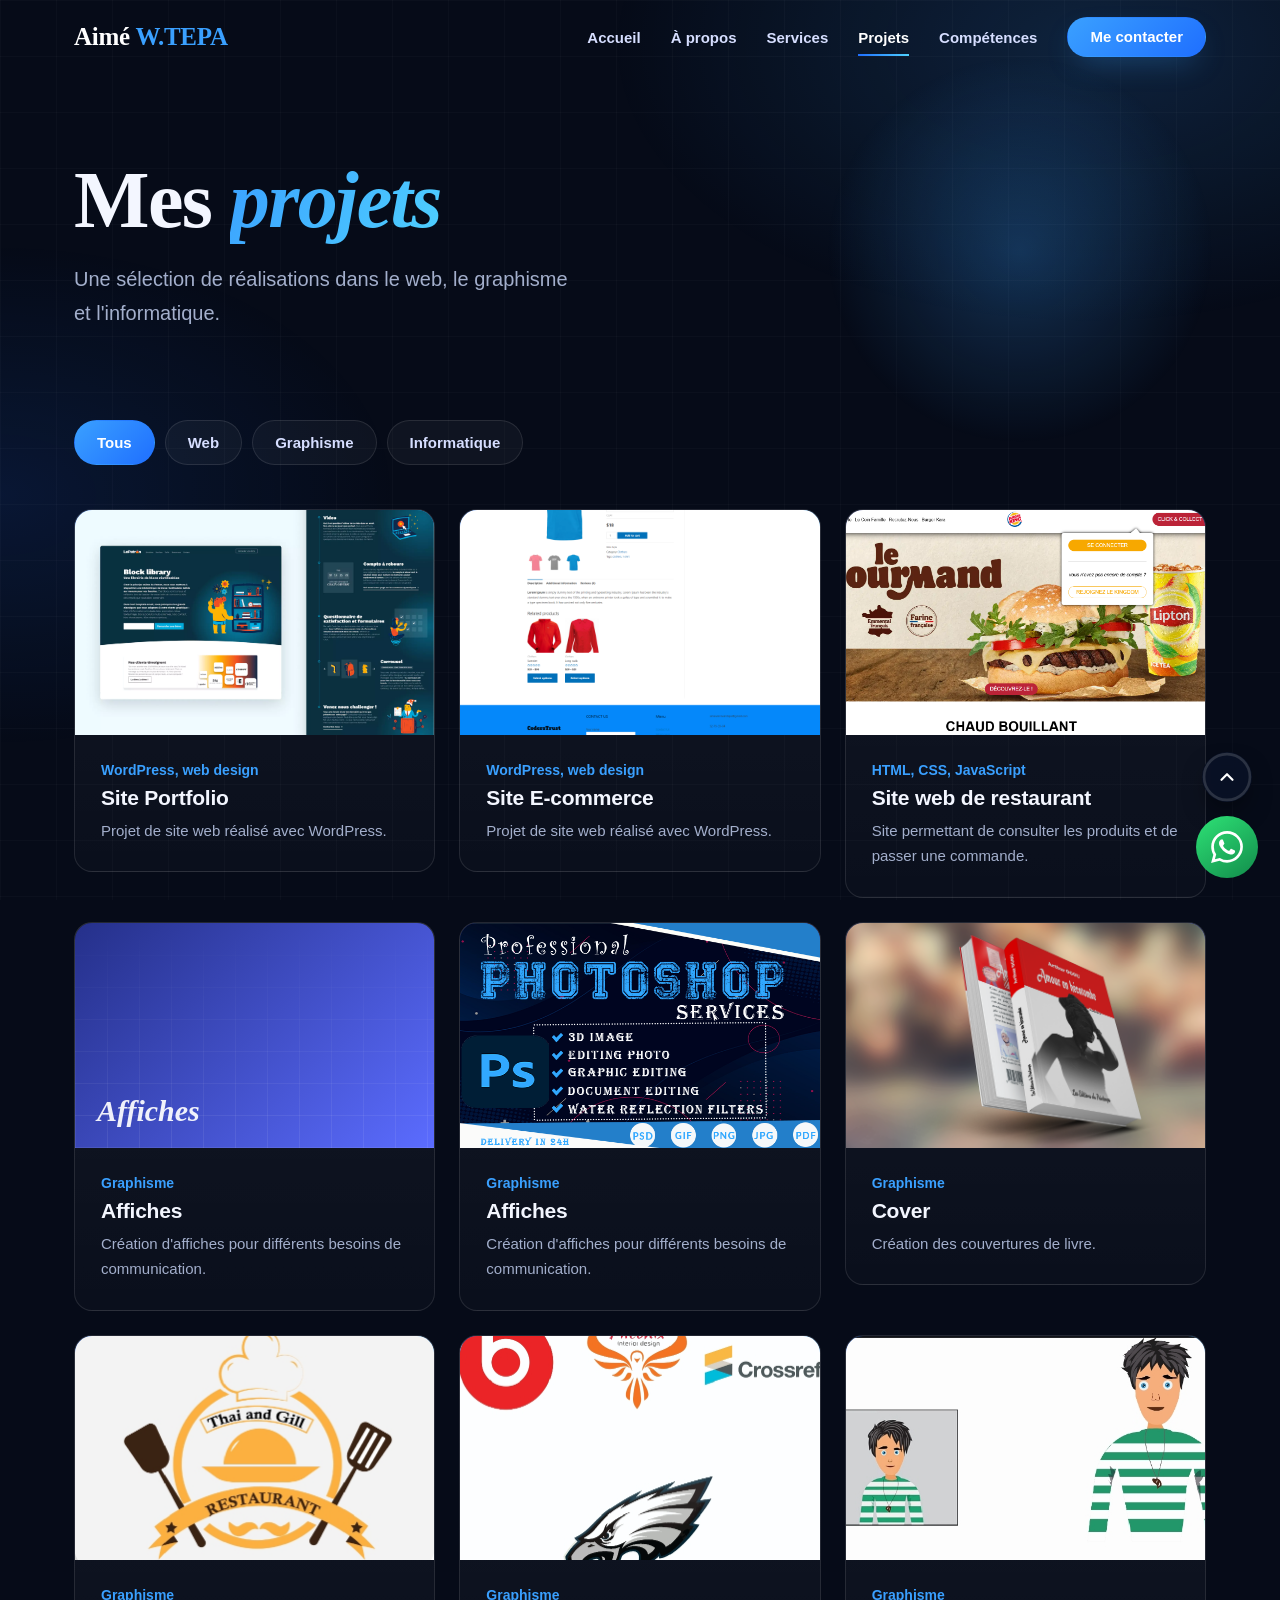
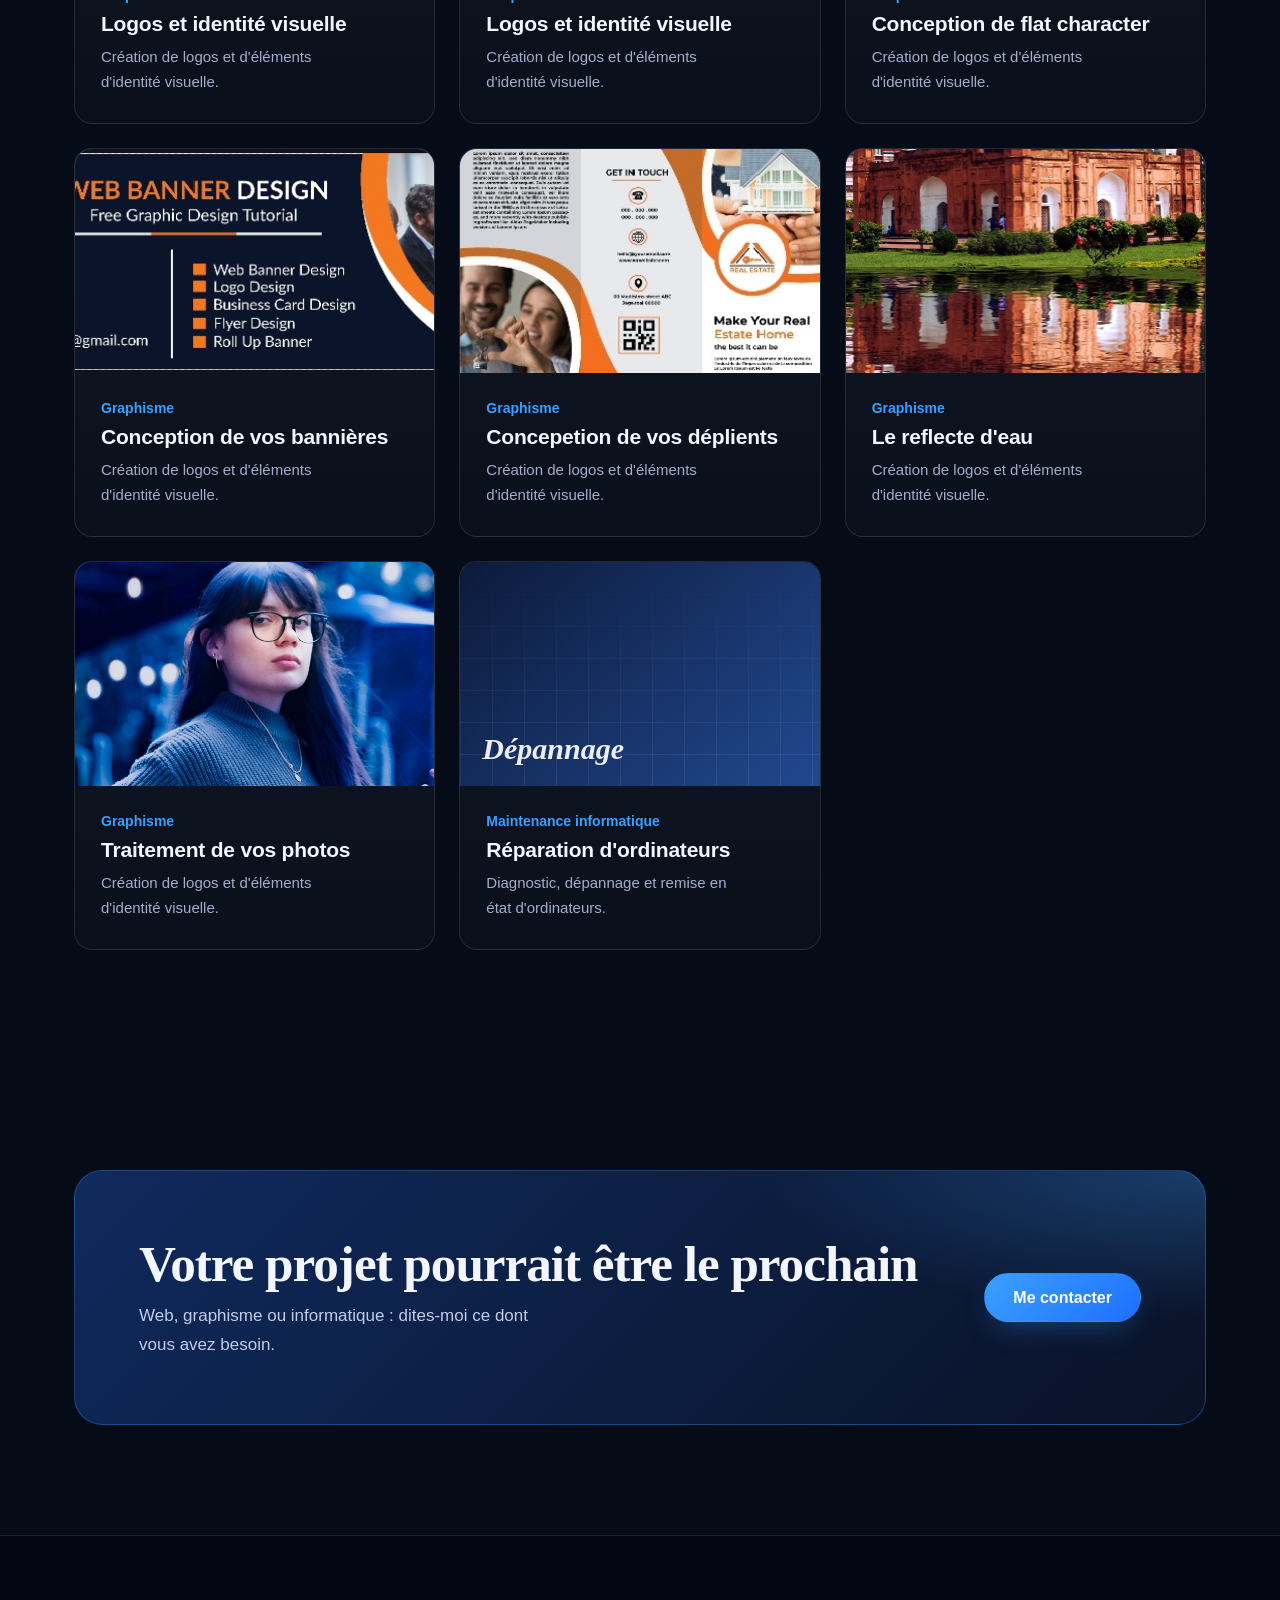
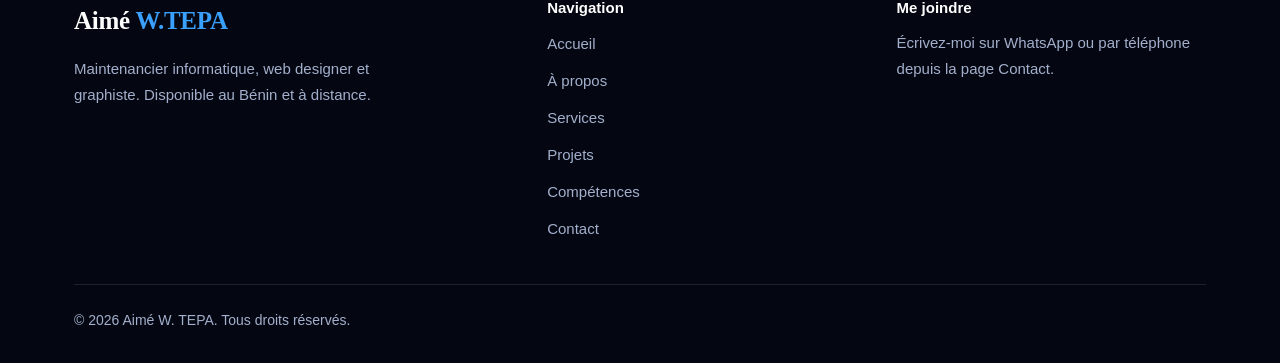
==== projects.html @ 14a5307b "ajout du portfolio" ====
<!DOCTYPE html>
<html lang="fr">

<head>
    <meta charset="UTF-8">
    <meta name="viewport" content="width=device-width, initial-scale=1.0">

    <title>Projets | Aimé W. TEPA</title>
    <meta name="description" content="Réalisations de Aimé W. TEPA : sites web, affiches, logos et dépannage informatique.">
    <meta name="theme-color" content="#060b18">
    <meta name="color-scheme" content="dark">

    <!-- Aperçu lors d'un partage (WhatsApp, Facebook, LinkedIn) -->
    <meta property="og:type" content="website">
    <meta property="og:locale" content="fr_FR">
    <meta property="og:title" content="Projets | Aimé W. TEPA">
    <meta property="og:description" content="Réalisations de Aimé W. TEPA : sites web, affiches, logos et dépannage informatique.">

    <!-- Icône de l'onglet : dépose un fichier images/favicon.png puis retire les symboles de commentaire
    <link rel="icon" href="images/favicon.png"> -->

    <!-- Active le mode "JavaScript" tout de suite pour éviter un affichage qui saute -->
    <script>document.documentElement.classList.add('js');</script>

    <!-- Polices -->
    <link rel="preconnect" href="https://fonts.googleapis.com">
    <link rel="preconnect" href="https://fonts.gstatic.com" crossorigin>
    <link
        href="https://fonts.googleapis.com/css2?family=Bricolage+Grotesque:opsz,wght@12..96,500;12..96,700;12..96,800&family=Hanken+Grotesk:wght@400;500;600;700&display=swap"
        rel="stylesheet">

    <link rel="stylesheet" href="style.css">
</head>

<body>

    <a class="skip-link" href="#contenu">Aller au contenu</a>

    <!-- ========================================
         MENU DE NAVIGATION
         Pour ajouter une page : copie un <li> et change le lien.
    ========================================= -->
    <header class="site-header">
        <nav class="navbar" aria-label="Navigation principale">

            <a href="index.html" class="logo" aria-label="Aimé W. TEPA, retour à l'accueil">Aimé <span>W.TEPA</span></a>

            <button class="menu-toggle" type="button" aria-expanded="false" aria-controls="menu">
                <span class="menu-toggle-label">Menu</span>
                <span class="menu-toggle-icon" aria-hidden="true"></span>
            </button>

            <ul class="nav-links" id="menu">
                <li><a href="index.html">Accueil</a></li>
                <li><a href="about.html">À propos</a></li>
                <li><a href="services.html">Services</a></li>
                <li><a href="projects.html" aria-current="page">Projets</a></li>
                <li><a href="skills.html">Compétences</a></li>
                <li><a href="contact.html" class="btn btn-sm">Me contacter</a></li>
            </ul>

        </nav>
    </header>

    <main id="contenu">

        <!-- En-tête de la page -->
        <section class="page-hero wrap">
            <h1 data-enter style="--i:0">Mes <em class="accent">projets</em></h1>
            <p data-enter style="--i:1">Une sélection de réalisations dans le web, le graphisme et l'informatique.</p>
        </section>

        <!-- Images : dépose-les dans images/projets/ (voir LISEZMOI.txt).
             Filtres : data-category peut valoir "web", "graphisme" ou "informatique". -->
        <section class="section" style="padding-top:20px" aria-label="Réalisations">
            <div class="wrap">
                <div class="filters" role="group" aria-label="Filtrer les projets" data-reveal>
                    <button type="button" class="filter is-active" data-filter="tous" aria-pressed="true">Tous</button>
                    <button type="button" class="filter" data-filter="web" aria-pressed="false">Web</button>
                    <button type="button" class="filter" data-filter="graphisme" aria-pressed="false">Graphisme</button>
                    <button type="button" class="filter" data-filter="informatique" aria-pressed="false">Informatique</button>
                </div>
                <ul class="projects-grid" data-projects data-stagger>
                        <li class="project" data-category="web">
                            <article class="card project-link" data-spot><div class="project-media tone-blue">
                                    <img src="images/Portfolio-Projet-3.png" alt="Capture du site SOS Villages d'Enfants" width="800" height="500" loading="lazy" onerror="this.remove()">
                                    <span class="project-type">Site web</span>
                                </div>
                                <div class="project-body">
                                    <p class="project-category">WordPress, web design</p>
                                    <h3>Site Portfolio</h3>
                                    <p>Projet de site web réalisé avec WordPress.</p>
                                </div></article>
                        </li>
                         <li class="project" data-category="web">
                            <article class="card project-link" data-spot><div class="project-media tone-blue">
                                    <img src="images/Site 1.png" alt="Capture du site SOS Villages d'Enfants" width="800" height="500" loading="lazy" onerror="this.remove()">
                                    <span class="project-type">Site web</span>
                                </div>
                                <div class="project-body">
                                    <p class="project-category">WordPress, web design</p>
                                    <h3>Site E-commerce</h3>
                                    <p>Projet de site web réalisé avec WordPress.</p>
                                </div></article>
                        </li>
                        <li class="project" data-category="web">
                            <article class="card project-link" data-spot><div class="project-media tone-indigo">
                                    <img src="images/Burger.png" alt="Capture du site web de restaurant" width="800" height="500" loading="lazy" onerror="this.remove()">
                                    <span class="project-type">Site web</span>
                                </div>
                                <div class="project-body">
                                    <p class="project-category">HTML, CSS, JavaScript</p>
                                    <h3>Site web de restaurant</h3>
                                    <p>Site permettant de consulter les produits et de passer une commande.</p>
                                </div></article>
                        </li>
                        
                        <li class="project" data-category="graphisme">
                            <article class="card project-link" data-spot><div class="project-media tone-indigo">
                                    <img src="images/affiche 1.jpg" alt="Exemples d'affiches créées" width="800" height="500" loading="lazy" onerror="this.remove()">
                                    <span class="project-type">Affiches</span>
                                </div>
                                <div class="project-body">
                                    <p class="project-category">Graphisme</p>
                                    <h3>Affiches</h3>
                                    <p>Création d'affiches pour différents besoins de communication.</p>
                                </div></article>
                        </li>
                        <li class="project" data-category="graphisme">
                            <article class="card project-link" data-spot><div class="project-media tone-indigo">
                                    <img src="images/gig photoshop.png" alt="Exemples d'affiches créées" width="800" height="500" loading="lazy" onerror="this.remove()">
                                    <span class="project-type">Affiches</span>
                                </div>
                                <div class="project-body">
                                    <p class="project-category">Graphisme</p>
                                    <h3>Affiches</h3>
                                    <p>Création d'affiches pour différents besoins de communication.</p>
                                </div></article>
                        </li>
                        <li class="project" data-category="graphisme">
                            <article class="card project-link" data-spot><div class="project-media tone-indigo">
                                    <img src="images/Cover.png" alt="Exemples d'affiches créées" width="800" height="500" loading="lazy" onerror="this.remove()">
                                    <span class="project-type">Affiches</span>
                                </div>
                                <div class="project-body">
                                    <p class="project-category">Graphisme</p>
                                    <h3>Cover</h3>
                                    <p>Création des couvertures de livre.</p>
                                </div></article>
                        </li>
                        <li class="project" data-category="graphisme">
                            <article class="card project-link" data-spot><div class="project-media tone-blue">
                                    <img src="images/Logo 1.jpg" alt="Exemples de logos créés" width="800" height="500" loading="lazy" onerror="this.remove()">
                                    <span class="project-type">Logos</span>
                                </div>
                                <div class="project-body">
                                    <p class="project-category">Graphisme</p>
                                    <h3>Logos et identité visuelle</h3>
                                    <p>Création de logos et d'éléments d'identité visuelle.</p>
                                </div></article>
                        </li>
                         <li class="project" data-category="graphisme">
                            <article class="card project-link" data-spot><div class="project-media tone-blue">
                                    <img src="images/Logo 2.jpg" alt="Exemples de logos créés" width="800" height="500" loading="lazy" onerror="this.remove()">
                                    <span class="project-type">Logos</span>
                                </div>
                                <div class="project-body">
                                    <p class="project-category">Graphisme</p>
                                    <h3>Logos et identité visuelle</h3>
                                    <p>Création de logos et d'éléments d'identité visuelle.</p>
                                </div></article>
                        </li>
                        <li class="project" data-category="graphisme">
                            <article class="card project-link" data-spot><div class="project-media tone-blue">
                                    <img src="images/Flat character.jpg" alt="Exemples de logos créés" width="800" height="500" loading="lazy" onerror="this.remove()">
                                    <span class="project-type">Logos</span>
                                </div>
                                <div class="project-body">
                                    <p class="project-category">Graphisme</p>
                                    <h3>Conception de flat character</h3>
                                    <p>Création de logos et d'éléments d'identité visuelle.</p>
                                </div></article>
                        </li>
                        <li class="project" data-category="graphisme">
                            <article class="card project-link" data-spot><div class="project-media tone-blue">
                                    <img src="images/Banner.jpg" alt="Exemples de logos créés" width="800" height="500" loading="lazy" onerror="this.remove()">
                                    <span class="project-type">Logos</span>
                                </div>
                                <div class="project-body">
                                    <p class="project-category">Graphisme</p>
                                    <h3>Conception de vos bannières</h3>
                                    <p>Création de logos et d'éléments d'identité visuelle.</p>
                                </div></article>
                        </li>
                        <li class="project" data-category="graphisme">
                            <article class="card project-link" data-spot><div class="project-media tone-blue">
                                    <img src="images/Triphole.jpg" alt="Exemples de logos créés" width="800" height="500" loading="lazy" onerror="this.remove()">
                                    <span class="project-type">Logos</span>
                                </div>
                                <div class="project-body">
                                    <p class="project-category">Graphisme</p>
                                    <h3>Concepetion de vos déplients</h3>
                                    <p>Création de logos et d'éléments d'identité visuelle.</p>
                                </div></article>
                        </li>
                        <li class="project" data-category="graphisme">
                            <article class="card project-link" data-spot><div class="project-media tone-blue">
                                    <img src="images/Water reflecte.jpg" alt="Exemples de logos créés" width="800" height="500" loading="lazy" onerror="this.remove()">
                                    <span class="project-type">Logos</span>
                                </div>
                                <div class="project-body">
                                    <p class="project-category">Graphisme</p>
                                    <h3>Le reflecte d'eau</h3>
                                    <p>Création de logos et d'éléments d'identité visuelle.</p>
                                </div></article>
                        </li>
                        <li class="project" data-category="graphisme">
                            <article class="card project-link" data-spot><div class="project-media tone-blue">
                                    <img src="images/Photo editing.jpg" alt="Exemples de logos créés" width="800" height="500" loading="lazy" onerror="this.remove()">
                                    <span class="project-type">Logos</span>
                                </div>
                                <div class="project-body">
                                    <p class="project-category">Graphisme</p>
                                    <h3>Traitement de vos photos</h3>
                                    <p>Création de logos et d'éléments d'identité visuelle.</p>
                                </div></article>
                        </li>
                        <li class="project" data-category="informatique">
                            <article class="card project-link" data-spot><div class="project-media tone-ink">
                                    <img src="images/repation 1.jpg" alt="Réparation d'ordinateur" width="800" height="500" loading="lazy" onerror="this.remove()">
                                    <span class="project-type">Dépannage</span>
                                </div>
                                <div class="project-body">
                                    <p class="project-category">Maintenance informatique</p>
                                    <h3>Réparation d'ordinateurs</h3>
                                    <p>Diagnostic, dépannage et remise en état d'ordinateurs.</p>
                                </div></article>
                        </li>
                </ul>
                <p class="empty-note" data-empty hidden>Aucun projet dans cette catégorie pour le moment.</p>
            </div>
        </section>

        <!-- Appel à l'action -->
        <section class="section" aria-labelledby="titre-cta">
            <div class="wrap">
                <div class="card cta-panel" data-reveal>
                    <div class="cta-simple" style="grid-column:1/-1">
                        <div>
                            <h2 id="titre-cta">Votre projet pourrait être le prochain</h2>
                            <p>Web, graphisme ou informatique : dites-moi ce dont vous avez besoin.</p>
                        </div>
                        <a href="contact.html" class="btn">Me contacter</a>
                    </div>
                </div>
            </div>
        </section>

    </main>

    <!-- ========================================
         PIED DE PAGE
    ========================================= -->
    <footer class="site-footer">
        <div class="wrap">
            <div class="footer-grid">
                <div>
                    <a href="index.html" class="logo">Aimé <span>W.TEPA</span></a>
                    <p>Maintenancier informatique, web designer et graphiste. Disponible au Bénin et à distance.</p>
                </div>
                <div>
                    <h2>Navigation</h2>
                    <ul>
                        <li><a href="index.html">Accueil</a></li>
                        <li><a href="about.html">À propos</a></li>
                        <li><a href="services.html">Services</a></li>
                        <li><a href="projects.html">Projets</a></li>
                        <li><a href="skills.html">Compétences</a></li>
                        <li><a href="contact.html">Contact</a></li>
                    </ul>
                </div>
                <div>
                    <h2>Me joindre</h2>
                    <ul data-reseaux hidden></ul>
                    <p>Écrivez-moi sur WhatsApp ou par téléphone depuis la page Contact.</p>
                </div>
            </div>
            <p class="copyright">© <span data-year>2026</span> Aimé W. TEPA. Tous droits réservés.</p>
        </div>
    </footer>

   <!-- Boutons flottants : retour en haut + WhatsApp (change le numéro dans le lien WhatsApp si besoin) -->
    <div class="float-actions">
        <a class="to-top" href="#" aria-label="Remonter en haut de la page">
            <svg class="to-top-ring" viewBox="0 0 48 48" aria-hidden="true">
                <circle class="ring-bg" cx="24" cy="24" r="22"/>
                <circle class="ring-fg" cx="24" cy="24" r="22"/>
            </svg>
            <svg class="to-top-arrow" viewBox="0 0 24 24" aria-hidden="true"><polyline points="6 15 12 9 18 15"/></svg>
        </a>
        <a class="wa-float" href="https://wa.me/2290152793504" data-whatsapp target="_blank" rel="noopener"
            aria-label="Discuter sur WhatsApp">
            <svg viewBox="0 0 24 24" aria-hidden="true"><path d="M17.472 14.382c-.297-.149-1.758-.867-2.03-.967-.273-.099-.471-.148-.67.15-.197.297-.767.966-.94 1.164-.173.199-.347.223-.644.075-.297-.15-1.255-.463-2.39-1.475-.883-.788-1.48-1.761-1.653-2.059-.173-.297-.018-.458.13-.606.134-.133.298-.347.446-.52.149-.174.198-.298.298-.497.099-.198.05-.371-.025-.52-.075-.149-.669-1.612-.916-2.207-.242-.579-.487-.5-.669-.51-.173-.008-.371-.01-.57-.01-.198 0-.52.074-.792.372-.272.297-1.04 1.016-1.04 2.479 0 1.462 1.065 2.875 1.213 3.074.149.198 2.096 3.2 5.077 4.487.709.306 1.262.489 1.694.625.712.227 1.36.195 1.871.118.571-.085 1.758-.719 2.006-1.413.248-.694.248-1.289.173-1.413-.074-.124-.272-.198-.57-.347m-5.421 7.403h-.004a9.87 9.87 0 01-5.031-1.378l-.361-.214-3.741.982.998-3.648-.235-.374a9.86 9.86 0 01-1.51-5.26c.001-5.45 4.436-9.884 9.888-9.884 2.64 0 5.122 1.03 6.988 2.898a9.825 9.825 0 012.893 6.994c-.003 5.45-4.437 9.884-9.885 9.884m8.413-18.297A11.815 11.815 0 0012.05 0C5.495 0 .16 5.335.157 11.892c0 2.096.547 4.142 1.588 5.945L.057 24l6.305-1.654a11.882 11.882 0 005.683 1.448h.005c6.554 0 11.89-5.335 11.893-11.893a11.821 11.821 0 00-3.48-8.413Z"/></svg>
            <span class="wa-label" aria-hidden="true">Discuter sur WhatsApp</span>
        </a>
    </div>

    <script src="script.js" onerror="document.documentElement.classList.remove('js')"></script>
</body>

</html>
---- style.css ----
/* ==================================================
   PORTFOLIO — Aimé W. TEPA  (thème sombre)
   --------------------------------------------------
   Pour changer l'apparence du site, modifie surtout
   les valeurs de la section 1 (couleurs, polices,
   espacements). Tout le reste s'adapte automatiquement.
================================================== */


/* ==================================================
   1. VARIABLES (à modifier en priorité)
================================================== */
:root {
    /* Couleurs */
    --bg: #060b18;            /* fond de page (bleu nuit) */
    --bg-2: #0a1226;          /* fond des zones alternées */
    --text: #f3f6ff;          /* texte principal */
    --muted: #a3afcc;         /* texte secondaire */
    --line: rgba(255, 255, 255, 0.1);   /* traits et bordures */
    --blue: #3aa0ff;          /* bleu principal */
    --blue-deep: #1f6fff;     /* bleu profond */
    --cyan: #4fd1ff;          /* bleu clair lumineux */
    --glow: rgba(58, 160, 255, 0.35);   /* halo lumineux */
    --wa: #25d366;            /* vert WhatsApp */

    /* Polices */
    --font-title: "Fraunces", Georgia, "Times New Roman", serif;
    --font-text: "Manrope", "Segoe UI", Arial, sans-serif;

    /* Mise en page */
    --width: 1180px;
    --gutter: 24px;
    --section-space: 110px;
    --radius: 18px;
}


/* ==================================================
   2. RÉGLAGES GÉNÉRAUX
================================================== */
*,
*::before,
*::after {
    margin: 0;
    padding: 0;
    box-sizing: border-box;
}

html {
    overflow-x: clip;
    scroll-behavior: smooth;
    scroll-padding-top: 90px;
    -webkit-text-size-adjust: 100%;
}

body {
    position: relative;
    isolation: isolate;
    overflow-x: clip;
    font-family: var(--font-text);
    font-size: 17px;
    line-height: 1.7;
    color: var(--text);
    background-color: var(--bg);
    -webkit-font-smoothing: antialiased;
}

/* Fond : lueurs bleues et quadrillage très discret */
body::before {
    content: "";
    position: fixed;
    inset: 0;
    z-index: -1;
    pointer-events: none;
    background:
        radial-gradient(60% 50% at 85% 5%, rgba(58, 160, 255, 0.16), transparent 62%),
        radial-gradient(50% 45% at 0% 55%, rgba(31, 111, 255, 0.12), transparent 62%),
        linear-gradient(rgba(255, 255, 255, 0.025) 1px, transparent 1px) 0 0 / 56px 56px,
        linear-gradient(90deg, rgba(255, 255, 255, 0.025) 1px, transparent 1px) 0 0 / 56px 56px;
}

h1,
h2,
h3 {
    line-height: 1.12;
    text-wrap: balance;
}

h1,
h2 {
    font-family: var(--font-title);
    font-weight: 700;
    letter-spacing: -0.02em;
}

h3 {
    font-family: var(--font-text);
    font-weight: 700;
    letter-spacing: -0.01em;
}

p {
    color: var(--muted);
    text-wrap: pretty;
}

a {
    color: inherit;
    text-decoration: none;
}

ul,
ol {
    list-style: none;
}

img {
    display: block;
    max-width: 100%;
    height: auto;
}

::selection {
    background-color: var(--blue-deep);
    color: #ffffff;
}

:focus-visible {
    outline: 2px solid var(--cyan);
    outline-offset: 3px;
    border-radius: 4px;
}

[hidden] {
    display: none !important;
}

.wrap {
    width: 100%;
    max-width: var(--width);
    margin-inline: auto;
    padding-inline: var(--gutter);
}

.sr-only {
    position: absolute;
    width: 1px;
    height: 1px;
    margin: -1px;
    padding: 0;
    overflow: hidden;
    clip: rect(0, 0, 0, 0);
    white-space: nowrap;
    border: 0;
}

.skip-link {
    position: absolute;
    top: -60px;
    left: 16px;
    z-index: 2000;
    padding: 10px 16px;
    background-color: var(--blue-deep);
    color: #ffffff;
    border-radius: 999px;
    transition: top 0.2s;
}

.skip-link:focus {
    top: 12px;
}

/* Barre de progression de lecture (ajoutée par le JavaScript) */
.progress {
    position: fixed;
    top: 0;
    left: 0;
    z-index: 1100;
    width: 100%;
    height: 3px;
    background: linear-gradient(90deg, var(--blue-deep), var(--cyan));
    transform: scaleX(0);
    transform-origin: left;
}


/* ==================================================
   3. NAVIGATION
================================================== */
.site-header {
    position: fixed;
    top: 0;
    left: 0;
    right: 0;
    z-index: 1000;
    border-bottom: 1px solid transparent;
    transition: background-color 0.3s, border-color 0.3s, backdrop-filter 0.3s;
}

.site-header.is-scrolled {
    background-color: rgba(6, 11, 24, 0.8);
    backdrop-filter: blur(14px);
    -webkit-backdrop-filter: blur(14px);
    border-bottom-color: var(--line);
}

.navbar {
    position: relative;
    max-width: var(--width);
    margin-inline: auto;
    padding: 16px var(--gutter);
    display: flex;
    align-items: center;
    justify-content: space-between;
}

.logo {
    font-family: var(--font-title);
    font-size: 25px;
    font-weight: 700;
    letter-spacing: -0.01em;
    color: #ffffff;
}

.logo span {
    color: var(--blue);
}

.nav-links {
    display: flex;
    align-items: center;
    gap: 30px;
}

.nav-links a:not(.btn) {
    position: relative;
    display: inline-block;
    padding: 6px 0;
    font-size: 15px;
    font-weight: 600;
    color: #d6deff;
    transition: color 0.2s;
}

.nav-links a:not(.btn)::after {
    content: "";
    position: absolute;
    left: 0;
    bottom: 0;
    width: 100%;
    height: 2px;
    background: linear-gradient(90deg, var(--blue-deep), var(--cyan));
    transform: scaleX(0);
    transform-origin: left;
    transition: transform 0.25s ease;
}

.nav-links a:not(.btn):hover {
    color: #ffffff;
}

.nav-links a:not(.btn):hover::after,
.nav-links a:not(.btn)[aria-current="page"]::after {
    transform: scaleX(1);
}

.nav-links a[aria-current="page"]:not(.btn) {
    color: #ffffff;
}

.menu-toggle {
    display: none;
}


/* ==================================================
   4. BOUTONS ET LIENS
================================================== */
.btn {
    display: inline-block;
    padding: 14px 28px;
    background: linear-gradient(135deg, var(--blue), var(--blue-deep));
    color: #ffffff;
    border: 1px solid transparent;
    border-radius: 999px;
    font-family: inherit;
    font-size: 16px;
    font-weight: 700;
    line-height: 1.2;
    cursor: pointer;
    box-shadow: 0 12px 30px -10px var(--glow);
    transition: transform 0.25s, box-shadow 0.25s, background-color 0.25s, border-color 0.25s;
}

.btn:hover {
    transform: translateY(-2px);
    box-shadow: 0 18px 36px -10px rgba(58, 160, 255, 0.6);
}

.btn-sm {
    padding: 10px 22px;
    font-size: 15px;
}

.btn-ghost {
    background: rgba(255, 255, 255, 0.04);
    border-color: rgba(255, 255, 255, 0.2);
    box-shadow: none;
}

.btn-ghost:hover {
    background: rgba(255, 255, 255, 0.1);
    border-color: rgba(255, 255, 255, 0.4);
    box-shadow: none;
}

.link {
    font-weight: 700;
    color: var(--blue);
    background-image: linear-gradient(currentColor, currentColor);
    background-size: 0 2px;
    background-position: 0 100%;
    background-repeat: no-repeat;
    padding-bottom: 2px;
    transition: background-size 0.25s, color 0.2s;
}

.link:hover {
    color: var(--cyan);
    background-size: 100% 2px;
}


/* ==================================================
   5. ACCUEIL
================================================== */
.hero {
    min-height: min(900px, 100svh);
    padding-block: 140px 80px;
    display: grid;
    grid-template-columns: minmax(0, 1.05fr) minmax(0, 0.95fr);
    align-items: center;
    gap: 50px;
}

.badge {
    display: inline-flex;
    align-items: center;
    gap: 10px;
    padding: 8px 18px;
    margin-bottom: 28px;
    background: rgba(58, 160, 255, 0.08);
    border: 1px solid rgba(58, 160, 255, 0.35);
    border-radius: 999px;
    font-size: 13px;
    font-weight: 800;
    letter-spacing: 0.08em;
    text-transform: uppercase;
    color: var(--cyan);
}

.badge-dot {
    width: 8px;
    height: 8px;
    border-radius: 50%;
    background-color: #35e08a;
    animation: ping 2.2s ease-out infinite;
}

.hero h1 {
    font-size: clamp(2.9rem, 6.4vw, 5.3rem);
    line-height: 1.02;
    letter-spacing: -0.025em;
    margin-bottom: 26px;
}

.hero h1 em {
    white-space: nowrap;
}

.hero h1 em,
.accent {
    font-style: italic;
    font-weight: 600;
    background: linear-gradient(120deg, var(--blue), var(--cyan));
    -webkit-background-clip: text;
    background-clip: text;
    color: transparent;
    padding-right: 0.08em;
}

.hero-text {
    max-width: 52ch;
    font-size: 18px;
    margin-bottom: 14px;
}

.hero-name {
    margin-bottom: 32px;
    font-weight: 600;
    color: var(--text);
}

.hero-name span {
    color: var(--muted);
    font-weight: 500;
}

.hero-buttons {
    display: flex;
    flex-wrap: wrap;
    gap: 14px;
}

.hero-availability {
    margin-top: 26px;
    font-size: 15px;
}

/* ----- Orbe lumineux avec la photo ----- */
.hero-visual {
    position: relative;
    width: min(460px, 100%);
    aspect-ratio: 1;
    margin-inline: auto;
}

.orb-glow {
    position: absolute;
    inset: -12%;
    background: radial-gradient(circle, rgba(58, 160, 255, 0.4), transparent 62%);
    animation: pulse 5s ease-in-out infinite;
}

.orb-border {
    position: absolute;
    inset: 0;
    border: 1px solid rgba(255, 255, 255, 0.08);
    border-radius: 50%;
}

.orb-ring {
    position: absolute;
    inset: 3%;
    border-radius: 50%;
    background: conic-gradient(from 0deg, transparent 0 55%, var(--cyan) 85%, var(--blue-deep) 100%);
    -webkit-mask: radial-gradient(farthest-side, transparent calc(100% - 3px), #000 calc(100% - 2px));
    mask: radial-gradient(farthest-side, transparent calc(100% - 3px), #000 calc(100% - 2px));
    animation: spin 9s linear infinite;
}

.orb-photo {
    position: absolute;
    inset: 9%;
    overflow: hidden;
    border-radius: 50%;
    border: 1px solid rgba(255, 255, 255, 0.12);
    background: radial-gradient(circle at 50% 28%, #16396f 0%, #0a1226 72%);
}

.orb-photo img {
    position: absolute;
    bottom: 0;
    left: 50%;
    height: 97%;
    width: auto;
    max-width: none;
    transform: translateX(-50%);
}

.chip {
    position: absolute;
    display: inline-flex;
    align-items: center;
    gap: 10px;
    padding: 10px 16px;
    background: rgba(14, 24, 48, 0.8);
    border: 1px solid var(--line);
    border-radius: 14px;
    backdrop-filter: blur(10px);
    -webkit-backdrop-filter: blur(10px);
    box-shadow: 0 16px 40px -12px rgba(0, 0, 0, 0.7);
    font-size: 14px;
    font-weight: 700;
    color: #ffffff;
    white-space: nowrap;
    animation: float 6s ease-in-out infinite;
    animation-delay: var(--d, 0s);
}

.chip svg {
    width: 18px;
    height: 18px;
    color: var(--cyan);
}

.chip-1 { top: 10%; right: -6%; --d: 0s; }
.chip-2 { top: 48%; right: -12%; --d: -1.5s; }
.chip-3 { bottom: 6%; left: -8%; --d: -3s; }
.chip-4 { top: 22%; left: -10%; --d: -4.5s; }

/* Entrée de la page : une seule fois, au chargement */
@keyframes enter {
    from {
        opacity: 0;
        transform: translateY(22px);
    }

    to {
        opacity: 1;
        transform: none;
    }
}

[data-enter] {
    animation: enter 0.8s cubic-bezier(0.2, 0.7, 0.2, 1) both;
    animation-delay: calc(var(--i, 0) * 100ms);
}

@keyframes float {
    0%, 100% { transform: translateY(0); }
    50% { transform: translateY(-12px); }
}

@keyframes spin {
    to { transform: rotate(360deg); }
}

@keyframes pulse {
    0%, 100% { opacity: 0.65; transform: scale(0.96); }
    50% { opacity: 1; transform: scale(1.04); }
}

@keyframes ping {
    0% { box-shadow: 0 0 0 0 rgba(53, 224, 138, 0.6); }
    70%, 100% { box-shadow: 0 0 0 10px rgba(53, 224, 138, 0); }
}

@keyframes marquee {
    to { transform: translateX(-50%); }
}


/* ==================================================
   6. BANDE D'OUTILS (défilement) ET REPÈRES
================================================== */
.marquee {
    overflow: hidden;
    padding: 22px 0;
    border-block: 1px solid var(--line);
    background-color: rgba(255, 255, 255, 0.02);
    -webkit-mask-image: linear-gradient(90deg, transparent, #000 10%, #000 90%, transparent);
    mask-image: linear-gradient(90deg, transparent, #000 10%, #000 90%, transparent);
}

.marquee-track {
    display: flex;
    flex-wrap: wrap;
    justify-content: center;
    gap: 12px;
}

.marquee-track.is-running {
    flex-wrap: nowrap;
    justify-content: flex-start;
    gap: 0;
    width: max-content;
    animation: marquee 38s linear infinite;
}

.marquee:hover .marquee-track.is-running {
    animation-play-state: paused;
}

.marquee-list {
    display: flex;
    flex-wrap: inherit;
    justify-content: center;
    gap: 12px;
}

.marquee-track.is-running .marquee-list {
    flex-shrink: 0;
    padding-right: 12px;
}

.marquee-list li {
    padding: 9px 22px;
    border: 1px solid rgba(58, 160, 255, 0.55);
    border-radius: 999px;
    background-color: rgba(58, 160, 255, 0.12);
    font-size: 15px;
    font-weight: 600;
    color: #ffff;
    white-space: nowrap;
}
}

.facts {
    padding-block: 70px 0;
}

.facts ul {
    display: grid;
    grid-template-columns: repeat(4, minmax(0, 1fr));
}

.facts li {
    display: flex;
    flex-direction: column;
    padding: 6px 24px;
}

.facts li:first-child {
    padding-left: 0;
}

.facts li + li {
    border-left: 1px solid var(--line);
}

.facts strong {
    font-family: var(--font-title);
    font-size: clamp(2.2rem, 4vw, 3.2rem);
    font-weight: 700;
    line-height: 1.1;
    background: linear-gradient(120deg, #ffffff, var(--cyan));
    -webkit-background-clip: text;
    background-clip: text;
    color: transparent;
}

.facts span {
    font-size: 15px;
    color: var(--muted);
}


/* ==================================================
   7. SECTIONS (réglages communs)
================================================== */
.section {
    padding-block: var(--section-space);
}

.section-alt {
    background-color: rgba(255, 255, 255, 0.025);
    border-block: 1px solid var(--line);
}

.section-head {
    max-width: 660px;
    margin-bottom: 56px;
}

.section-head h2,
.cta-panel h2 {
    font-size: clamp(2rem, 4.4vw, 3.2rem);
    margin-bottom: 16px;
}

/* Carte avec lueur qui suit la souris */
.card {
    position: relative;
    overflow: hidden;
    background: linear-gradient(180deg, rgba(255, 255, 255, 0.055), rgba(255, 255, 255, 0.02));
    border: 1px solid var(--line);
    border-radius: var(--radius);
    transition: transform 0.35s ease, border-color 0.35s ease;
}

.card::before {
    content: "";
    position: absolute;
    inset: 0;
    z-index: 0;
    pointer-events: none;
    opacity: 0;
    background: radial-gradient(360px circle at var(--mx, 50%) var(--my, 50%), rgba(58, 160, 255, 0.18), transparent 60%);
    transition: opacity 0.35s;
}

.card:hover {
    transform: translateY(-5px);
    border-color: rgba(58, 160, 255, 0.5);
}

.card:hover::before {
    opacity: 1;
}

.card > * {
    position: relative;
    z-index: 1;
}


/* ==================================================
   8. SERVICES
================================================== */
.services-grid {
    display: grid;
    grid-template-columns: repeat(2, minmax(0, 1fr));
    gap: 22px;
}

.service {
    padding: 34px;
}

.icon-box {
    display: grid;
    place-items: center;
    width: 54px;
    height: 54px;
    margin-bottom: 22px;
    background: linear-gradient(135deg, rgba(58, 160, 255, 0.25), rgba(31, 111, 255, 0.08));
    border: 1px solid rgba(58, 160, 255, 0.35);
    border-radius: 14px;
    color: var(--cyan);
}

.icon-box svg {
    width: 26px;
    height: 26px;
}

.service h3 {
    font-size: 22px;
    margin-bottom: 10px;
}

.service p {
    margin-bottom: 22px;
    font-size: 16px;
}


/* ==================================================
   9. À PROPOS
================================================== */
.about {
    display: grid;
    grid-template-columns: minmax(0, 0.9fr) minmax(0, 1.1fr);
    gap: 80px;
    align-items: start;
}

/* ----- Panneau de gauche : monogramme + badge ----- */
.about-visual {
    position: relative;
    width: 100%;
    max-width: 500px;
    aspect-ratio: 4 / 5;
    margin-inline: auto;
    top: -40px;
}

.about-visual-bg {
    position: absolute;
    inset: 0;
    overflow: hidden;
    border: 1px solid rgba(255, 255, 255, 0.1);
    border-radius: 26px;
    background:
        radial-gradient(80% 60% at 30% 18%, rgba(79, 209, 255, 0.22), transparent 62%),
        linear-gradient(165deg, #173d78 0%, #0b1d44 60%, #081330 100%);
}

/* Quadrillage décoratif */
.about-visual-bg::before {
    content: "";
    position: absolute;
    inset: 0;
    background:
        linear-gradient(rgba(255, 255, 255, 0.06) 1px, transparent 1px) 0 0 / 40px 40px,
        linear-gradient(90deg, rgba(255, 255, 255, 0.06) 1px, transparent 1px) 0 0 / 40px 40px;
    -webkit-mask-image: radial-gradient(circle at 50% 50%, #000, transparent 75%);
    mask-image: radial-gradient(circle at 50% 50%, #000, transparent 75%);
}

/* Halo qui respire derrière les lettres */
.about-visual-bg::after {
    content: "";
    position: absolute;
    left: 50%;
    top: 50%;
    width: 70%;
    aspect-ratio: 1;
    transform: translate(-50%, -50%);
    border-radius: 50%;
    background: radial-gradient(circle, rgba(58, 160, 255, 0.35), transparent 65%);
    animation: pulse 5s ease-in-out infinite;
}

.monogram {
    position: absolute;
    inset: 0;
    z-index: 1;
    display: grid;
    place-items: center;
    font-family: var(--font-title);
    font-size: clamp(4.5rem, 10vw, 8rem);
    font-weight: 700;
    letter-spacing: -0.03em;
    color: var(--blue);
    text-shadow: 0 0 60px var(--glow);
    animation: float 7s ease-in-out infinite;
}

.about-badge {
    position: absolute;
    right: -22px;
    bottom: -22px;
    z-index: 2;
    display: flex;
    flex-direction: column;
    padding: 20px 28px;
    background: linear-gradient(135deg, var(--blue), var(--blue-deep));
    border-radius: 22px;
    box-shadow: 0 22px 44px -14px rgba(31, 111, 255, 0.65);
    color: #ffffff;
}

.about-badge strong {
    font-family: var(--font-title);
    font-size: 3rem;
    font-weight: 700;
    line-height: 1;
}

.about-badge span {
    margin-top: 4px;
    font-size: 14px;
    font-weight: 600;
    line-height: 1.25;
    color: #e6f0ff;
}

/* ----- Colonne de droite ----- */
.eyebrow {
    display: inline-flex;
    align-items: center;
    gap: 14px;
    margin-bottom: 18px;
    font-size: 13px;
    font-weight: 800;
    letter-spacing: 0.14em;
    text-transform: uppercase;
    color: var(--blue);
}

.eyebrow::before {
    content: "";
    width: 40px;
    height: 2px;
    background-color: var(--blue);
}

.about-copy h2 {
    margin-bottom: 22px;
    font-size: clamp(2.2rem, 4.6vw, 3.4rem);
}

.about-copy > p {
    max-width: 58ch;
    margin-bottom: 16px;
}

.about-copy strong {
    color: #ffffff;
}

.feature-grid {
    display: grid;
    grid-template-columns: repeat(2, minmax(0, 1fr));
    gap: 12px;
    margin: 28px 0 34px;
}

.feature-grid li {
    display: flex;
    align-items: center;
    gap: 12px;
    padding: 14px 18px;
    background-color: rgba(255, 255, 255, 0.04);
    border: 1px solid var(--line);
    border-radius: 12px;
    font-size: 15px;
    font-weight: 700;
    color: #ffffff;
    transition: border-color 0.3s, transform 0.3s;
}

.feature-grid li:hover {
    border-color: rgba(58, 160, 255, 0.55);
    transform: translateX(4px);
}

/* Petite étoile à 4 branches */
.feature-grid li::before {
    content: "";
    flex-shrink: 0;
    width: 14px;
    height: 14px;
    background-color: var(--cyan);
    clip-path: polygon(50% 0, 62% 38%, 100% 50%, 62% 62%, 50% 100%, 38% 62%, 0 50%, 38% 38%);
}

.about-copy .experience {
    margin-top: 6px;
}

.experience {
    --max: 6; /* plus grand nombre d'années, sert de 100 % */
    display: grid;
    gap: 22px;
}

.experience li {
    display: grid;
    grid-template-columns: 1fr auto;
    gap: 10px 16px;
}

.exp-name {
    font-weight: 700;
    color: #ffffff;
}

.exp-years {
    font-size: 15px;
    font-weight: 700;
    color: var(--cyan);
}

.exp-bar {
    grid-column: 1 / -1;
    height: 8px;
    overflow: hidden;
    background-color: rgba(255, 255, 255, 0.08);
    border-radius: 999px;
}

.exp-bar::after {
    content: "";
    display: block;
    height: 100%;
    width: calc(var(--years) / var(--max) * 100%);
    background: linear-gradient(90deg, var(--blue-deep), var(--cyan));
    border-radius: 999px;
    box-shadow: 0 0 14px var(--glow);
    transition: width 1.3s cubic-bezier(0.2, 0.7, 0.2, 1);
}

.js .experience:not(.is-visible) .exp-bar::after {
    width: 0;
}


/* ==================================================
   10. PROJETS
================================================== */
.projects-grid {
    display: grid;
    grid-template-columns: repeat(3, minmax(0, 1fr));
    gap: 24px;
}

.project-link {
    display: block;
}

.project-media {
    position: relative;
    z-index: 1;
    aspect-ratio: 16 / 10;
    display: flex;
    align-items: flex-end;
    padding: 22px;
    overflow: hidden;
}

/* Quadrillage décoratif sur les vignettes sans image */
.project-media::after {
    content: "";
    position: absolute;
    inset: 0;
    background:
        linear-gradient(rgba(255, 255, 255, 0.08) 1px, transparent 1px) 0 0 / 32px 32px,
        linear-gradient(90deg, rgba(255, 255, 255, 0.08) 1px, transparent 1px) 0 0 / 32px 32px;
    -webkit-mask-image: linear-gradient(180deg, transparent, #000);
    mask-image: linear-gradient(180deg, transparent, #000);
    pointer-events: none;
}

.project-media img {
    position: absolute;
    inset: 0;
    z-index: 1;
    width: 100%;
    height: 100%;
    object-fit: cover;
    transition: transform 0.6s ease;
}

.project-link:hover .project-media img {
    transform: scale(1.05);
}

.project-media img ~ .project-type {
    display: none;
}

.project-type {
    position: relative;
    z-index: 2;
    font-family: var(--font-title);
    font-size: 30px;
    font-style: italic;
    font-weight: 600;
    line-height: 1;
    color: rgba(255, 255, 255, 0.92);
}

.tone-blue   { background: linear-gradient(135deg, #1f6fff, #4fd1ff); }
.tone-indigo { background: linear-gradient(135deg, #25308a, #5b6cff); }
.tone-cyan   { background: linear-gradient(135deg, #0b4f86, #2fd0e8); }
.tone-ink    { background: linear-gradient(135deg, #0c1a3a, #21488f); }

.project-body {
    padding: 24px 26px 28px;
}

.project-category {
    margin-bottom: 4px;
    font-size: 14px;
    font-weight: 700;
    color: var(--blue);
}

.project-body h3 {
    margin-bottom: 8px;
    font-size: 21px;
}

.project-body p:last-child {
    font-size: 15px;
}

.section-button {
    margin-top: 56px;
    text-align: center;
}


/* ==================================================
   11. COMPÉTENCES
================================================== */
.skills-grid {
    display: grid;
    grid-template-columns: repeat(4, minmax(0, 1fr));
    gap: 22px;
}

.skill {
    padding: 30px 26px;
}

.skill h3 {
    margin-bottom: 14px;
    font-size: 20px;
}

.level {
    display: flex;
    align-items: center;
    gap: 12px;
    margin-bottom: 22px;
    font-size: 14px;
    font-weight: 700;
    color: var(--cyan);
}

.level-bars {
    display: inline-flex;
    gap: 4px;
}

.level-bars i {
    width: 22px;
    height: 6px;
    background-color: rgba(255, 255, 255, 0.12);
    border-radius: 3px;
}

.level[data-level="3"] .level-bars i,
.level[data-level="2"] .level-bars i:nth-child(-n + 2),
.level[data-level="1"] .level-bars i:first-child {
    background: linear-gradient(90deg, var(--blue-deep), var(--cyan));
    box-shadow: 0 0 10px var(--glow);
}

.skill ul {
    display: flex;
    flex-wrap: wrap;
    gap: 8px;
}

.skill li {
    padding: 6px 14px;
    background-color: rgba(255, 255, 255, 0.05);
    border: 1px solid var(--line);
    border-radius: 999px;
    font-size: 14px;
    font-weight: 600;
    color: #d6deff;
}

.note {
    max-width: 62ch;
    margin-top: 44px;
    padding-left: 18px;
    border-left: 3px solid var(--blue);
}


/* ==================================================
   12. AVIS
================================================== */
.avis-list {
    display: grid;
    grid-template-columns: repeat(auto-fit, minmax(280px, 1fr));
    gap: 24px;
}

.avis {
    padding: 32px;
}

.avis blockquote {
    margin-bottom: 20px;
    font-family: var(--font-title);
    font-size: 21px;
    font-style: italic;
    line-height: 1.45;
    color: #ffffff;
}

.avis-auteur {
    font-weight: 700;
    color: var(--text);
}

.avis-role {
    display: block;
    font-size: 15px;
    font-weight: 500;
    color: var(--muted);
}


/* ==================================================
   13. CONTACT
================================================== */
.cta-panel {
    position: relative;
    display: grid;
    grid-template-columns: minmax(0, 1.1fr) minmax(0, 1fr);
    gap: 50px;
    align-items: center;
    padding: 64px;
    overflow: hidden;
    background:
        radial-gradient(60% 90% at 100% 0%, rgba(58, 160, 255, 0.28), transparent 65%),
        linear-gradient(135deg, #0f2a5e, #0a1226);
    border: 1px solid rgba(58, 160, 255, 0.3);
    border-radius: 28px;
}

.cta-panel p {
    max-width: 44ch;
    margin-bottom: 28px;
    color: #c3cdea;
}

.phone-list {
    display: grid;
    gap: 6px;
}

.phone-list li {
    display: flex;
    flex-wrap: wrap;
    align-items: center;
    justify-content: space-between;
    gap: 12px 20px;
    padding: 18px 0;
    border-bottom: 1px solid var(--line);
}

.phone-number {
    font-size: clamp(1.25rem, 2.6vw, 1.7rem);
    font-weight: 800;
    letter-spacing: -0.01em;
    color: #ffffff;
    white-space: nowrap;
    transition: color 0.2s;
}

.phone-number:hover {
    color: var(--cyan);
}

.phone-whatsapp {
    padding: 8px 18px;
    border: 1px solid rgba(37, 211, 102, 0.5);
    border-radius: 999px;
    font-size: 15px;
    font-weight: 700;
    color: #6df0a4;
    transition: background-color 0.2s, color 0.2s;
}

.phone-whatsapp:hover {
    background-color: var(--wa);
    color: #04210f;
}

/* Boutons flottants : WhatsApp + retour en haut */
.float-actions {
    position: fixed;
    right: 22px;
    bottom: 22px;
    z-index: 900;
    display: flex;
    flex-direction: column;   /* mets "row" pour les placer côte à côte */
    align-items: center;
    gap: 14px;
}

.wa-float {
    position: relative;
    display: grid;
    place-items: center;
    width: 62px;
    height: 62px;
    background: linear-gradient(145deg, #2ee276, #128c4b);
    border-radius: 50%;
    color: #ffffff;
    animation: ping-wa 2.8s ease-out infinite;
    transition: transform 0.25s;
}

.wa-float:hover {
    transform: scale(1.08);
}

.wa-float svg {
    width: 32px;
    height: 32px;
    fill: currentColor;
}

/* Étiquette qui apparaît au survol (ordinateur seulement) */
.wa-label {
    position: absolute;
    top: 50%;
    right: calc(100% + 14px);
    padding: 9px 16px;
    background-color: #0a1226;
    border: 1px solid var(--line);
    border-radius: 999px;
    font-size: 14px;
    font-weight: 700;
    color: #ffffff;
    white-space: nowrap;
    opacity: 0;
    pointer-events: none;
    transform: translate(8px, -50%);
    transition: opacity 0.25s, transform 0.25s;
}

.wa-float:hover .wa-label,
.wa-float:focus-visible .wa-label {
    opacity: 1;
    transform: translate(0, -50%);
}

@media (hover: none) {
    .wa-label {
        display: none;
    }
}

@keyframes ping-wa {
    0% { box-shadow: 0 14px 32px -8px rgba(37, 211, 102, 0.55), 0 0 0 0 rgba(37, 211, 102, 0.5); }
    70%, 100% { box-shadow: 0 14px 32px -8px rgba(37, 211, 102, 0.55), 0 0 0 16px rgba(37, 211, 102, 0); }
}

/* Flèche "remonter" avec anneau de progression */
.to-top {
    position: relative;
    display: grid;
    place-items: center;
    width: 50px;
    height: 50px;
    background-color: rgba(10, 18, 38, 0.88);
    backdrop-filter: blur(10px);
    -webkit-backdrop-filter: blur(10px);
    border-radius: 50%;
    color: #ffffff;
    box-shadow: 0 12px 28px -10px rgba(0, 0, 0, 0.8);
    transition: opacity 0.3s, visibility 0.3s, transform 0.3s, background-color 0.25s;
}

/* Cachée tant qu'on est en haut de la page (si le JavaScript fonctionne) */
.js .to-top:not(.is-visible) {
    opacity: 0;
    visibility: hidden;
    transform: translateY(12px);
}

.to-top:hover {
    background-color: rgba(31, 111, 255, 0.45);
    transform: translateY(-3px);
}

.to-top-ring {
    position: absolute;
    inset: 0;
    width: 100%;
    height: 100%;
    transform: rotate(-90deg);
}

.ring-bg,
.ring-fg {
    fill: none;
    stroke-width: 2.5;
}

.ring-bg {
    stroke: rgba(255, 255, 255, 0.14);
}

.ring-fg {
    stroke: var(--cyan);
    stroke-linecap: round;
    stroke-dasharray: 138.23;
    stroke-dashoffset: 138.23;
}

.to-top-arrow {
    width: 22px;
    height: 22px;
    fill: none;
    stroke: currentColor;
    stroke-width: 2.4;
    stroke-linecap: round;
    stroke-linejoin: round;
}


/* ==================================================
   14. PIED DE PAGE
================================================== */
.site-footer {
    padding: 64px 0 30px;
    background-color: rgba(0, 0, 0, 0.28);
    border-top: 1px solid var(--line);
}

.footer-grid {
    display: grid;
    grid-template-columns: minmax(0, 1.4fr) minmax(0, 1fr) minmax(0, 1fr);
    gap: 40px;
    padding-bottom: 40px;
}

.footer-grid .logo {
    display: inline-block;
    margin-bottom: 14px;
}

.footer-grid p {
    max-width: 38ch;
    font-size: 15px;
}

.footer-grid h2 {
    margin-bottom: 14px;
    font-family: var(--font-text);
    font-size: 15px;
    font-weight: 800;
    letter-spacing: 0;
    color: #ffffff;
}

.footer-grid li + li {
    margin-top: 8px;
}

.footer-grid li a {
    font-size: 15px;
    color: var(--muted);
    transition: color 0.2s;
}

.footer-grid li a:hover {
    color: var(--cyan);
}

.copyright {
    padding-top: 24px;
    border-top: 1px solid var(--line);
    font-size: 14px;
}


/* ==================================================
   15. PAGES INTÉRIEURES
================================================== */
.page-hero {
    position: relative;
    overflow-x: clip;
    padding-block: 160px 70px;
}

.page-hero::before {
    content: "";
    position: absolute;
    top: 40px;
    right: 0;
    width: 420px;
    height: 420px;
    pointer-events: none;
    background: radial-gradient(circle, rgba(58, 160, 255, 0.25), transparent 65%);
    animation: pulse 6s ease-in-out infinite;
}

.page-hero h1 {
    position: relative;
    margin-bottom: 20px;
    font-size: clamp(2.8rem, 7vw, 5rem);
    line-height: 1.02;
}

.page-hero p {
    position: relative;
    max-width: 50ch;
    font-size: 20px;
}

.lead {
    max-width: 44ch;
    margin: 14px 0 26px;
}

.values-list {
    display: grid;
    grid-template-columns: repeat(3, minmax(0, 1fr));
    gap: 22px;
}

.values-list li {
    padding: 32px;
}

.values-list h3 {
    margin-bottom: 10px;
    font-size: 22px;
}

.service-details {
    display: grid;
    gap: 22px;
}

.service-detail {
    display: grid;
    grid-template-columns: minmax(0, 1fr) minmax(0, 1fr);
    gap: 30px 60px;
    padding: 40px;
}

.service-detail h2 {
    margin-bottom: 12px;
    font-size: clamp(1.7rem, 3vw, 2.3rem);
}

.service-detail p {
    max-width: 40ch;
}

.check-list li {
    position: relative;
    padding: 10px 0 10px 32px;
    border-bottom: 1px solid var(--line);
    color: #d6deff;
}

.check-list li:last-child {
    border-bottom: 0;
}

.check-list li::before {
    content: "";
    position: absolute;
    left: 4px;
    top: 18px;
    width: 12px;
    height: 7px;
    border-left: 3px solid var(--cyan);
    border-bottom: 3px solid var(--cyan);
    transform: rotate(-45deg);
}

/* Étapes : une vraie séquence, donc numérotée */
.steps {
    display: grid;
    grid-template-columns: repeat(4, minmax(0, 1fr));
    gap: 22px;
    counter-reset: etape;
}

.steps li {
    counter-increment: etape;
    padding: 28px;
}

.steps li::before {
    content: counter(etape);
    display: grid;
    place-items: center;
    width: 40px;
    height: 40px;
    margin-bottom: 18px;
    background: linear-gradient(135deg, var(--blue), var(--blue-deep));
    border-radius: 50%;
    font-family: var(--font-title);
    font-size: 18px;
    font-weight: 700;
    color: #ffffff;
    box-shadow: 0 0 20px var(--glow);
}

.steps h3 {
    margin-bottom: 8px;
    font-size: 19px;
}

.steps p {
    font-size: 15px;
}

/* Filtres de projets */
.filters {
    display: flex;
    flex-wrap: wrap;
    gap: 10px;
    margin-bottom: 44px;
}

.filter {
    padding: 9px 22px;
    background: rgba(255, 255, 255, 0.04);
    border: 1px solid var(--line);
    border-radius: 999px;
    color: #d6deff;
    font: inherit;
    font-size: 15px;
    font-weight: 700;
    cursor: pointer;
    transition: background-color 0.2s, border-color 0.2s, color 0.2s;
}

.filter:hover {
    border-color: rgba(58, 160, 255, 0.6);
}

.filter.is-active {
    background: linear-gradient(135deg, var(--blue), var(--blue-deep));
    border-color: transparent;
    color: #ffffff;
}

.empty-note {
    padding: 40px 0;
    text-align: center;
}

.project[hidden] {
    display: none;
}

/* Page contact */
.contact-page {
    display: grid;
    grid-template-columns: minmax(0, 1fr) minmax(0, 1fr);
    gap: 28px;
    align-items: start;
}

.contact-info,
.contact-form {
    padding: 40px;
}

.contact-info h2,
.contact-form h2 {
    margin-bottom: 14px;
    font-size: clamp(1.7rem, 3vw, 2.2rem);
}

.contact-form h2 {
    margin-bottom: 24px;
}

.availability-note {
    margin-top: 20px;
}

.field {
    margin-bottom: 20px;
}

.field label {
    display: block;
    margin-bottom: 8px;
    font-size: 15px;
    font-weight: 700;
    color: var(--text);
}

.field input,
.field select,
.field textarea {
    width: 100%;
    padding: 13px 16px;
    background-color: rgba(255, 255, 255, 0.04);
    border: 1px solid var(--line);
    border-radius: 12px;
    color: var(--text);
    font: inherit;
    transition: border-color 0.2s, box-shadow 0.2s;
}

.field select option {
    background-color: #0a1226;
    color: #ffffff;
}

.field input:focus,
.field select:focus,
.field textarea:focus {
    outline: none;
    border-color: var(--blue);
    box-shadow: 0 0 0 4px rgba(58, 160, 255, 0.18);
}

.field textarea {
    resize: vertical;
    min-height: 130px;
}

.field .has-error {
    border-color: #ff6b6b;
}

.form-error {
    margin-bottom: 16px;
    font-size: 15px;
    font-weight: 700;
    color: #ff8a8a;
}

.form-hint {
    margin-top: 14px;
    font-size: 14px;
}

/* Bandeau d'appel à l'action simple (pages intérieures) */
.cta-simple {
    display: flex;
    flex-wrap: wrap;
    align-items: center;
    justify-content: space-between;
    gap: 28px 50px;
}

.cta-simple h2 {
    margin-bottom: 10px;
}

.cta-simple p {
    margin-bottom: 0;
}


/* ==================================================
   16. APPARITION AU DÉFILEMENT
   (activée seulement quand le JavaScript tourne)
================================================== */
.reveal-on [data-reveal] {
    opacity: 0;
    transform: translateY(28px);
    transition: opacity 0.8s ease, transform 0.8s cubic-bezier(0.2, 0.7, 0.2, 1);
    transition-delay: var(--d, 0ms);
}

.reveal-on [data-reveal].is-in {
    opacity: 1;
    transform: none;
}

/* Les cartes gardent leur réaction au survol après l'apparition */
.reveal-on .card[data-reveal].is-in {
    transition: opacity 0.8s ease, transform 0.35s ease, border-color 0.35s ease;
    transition-delay: 0ms;
}


/* ==================================================
   17. RESPONSIVE — TABLETTE (jusqu'à 1000 px)
================================================== */
@media (max-width: 1000px) {

    :root {
        --section-space: 90px;
    }

    .hero {
        grid-template-columns: 1fr;
        min-height: 0;
        padding-block: 130px 70px;
        gap: 70px;
    }

    .hero-visual {
        width: min(400px, 86%);
    }

    .about,
    .cta-panel,
    .service-detail,
    .contact-page {
        grid-template-columns: 1fr;
    }

    .about {
        gap: 60px;
    }

    .about-visual {
        max-width: 420px;
    }

    .cta-panel {
        padding: 44px 32px;
        gap: 36px;
    }

    .projects-grid,
    .values-list {
        grid-template-columns: repeat(2, minmax(0, 1fr));
    }

    .skills-grid,
    .steps {
        grid-template-columns: repeat(2, minmax(0, 1fr));
    }

    .facts ul {
        grid-template-columns: repeat(2, minmax(0, 1fr));
        row-gap: 30px;
    }

    .facts li:nth-child(3) {
        padding-left: 0;
        border-left: 0;
    }

    .footer-grid {
        grid-template-columns: 1fr 1fr;
    }

    .footer-grid > div:first-child {
        grid-column: 1 / -1;
    }
}


/* ==================================================
   18. RESPONSIVE — MENU TÉLÉPHONE (jusqu'à 900 px)
================================================== */
@media (max-width: 900px) {

    .menu-toggle {
        display: inline-flex;
        align-items: center;
        gap: 10px;
        padding: 9px 16px;
        background: rgba(255, 255, 255, 0.05);
        border: 1px solid rgba(255, 255, 255, 0.2);
        border-radius: 999px;
        color: #ffffff;
        font: inherit;
        font-size: 15px;
        font-weight: 700;
        cursor: pointer;
    }

    .menu-toggle-icon {
        position: relative;
        width: 18px;
        height: 12px;
    }

    .menu-toggle-icon::before,
    .menu-toggle-icon::after {
        content: "";
        position: absolute;
        left: 0;
        width: 100%;
        height: 2px;
        background-color: currentColor;
        transition: transform 0.25s, top 0.25s;
    }

    .menu-toggle-icon::before { top: 1px; }
    .menu-toggle-icon::after { top: 9px; }

    .menu-toggle[aria-expanded="true"] .menu-toggle-icon::before {
        top: 5px;
        transform: rotate(45deg);
    }

    .menu-toggle[aria-expanded="true"] .menu-toggle-icon::after {
        top: 5px;
        transform: rotate(-45deg);
    }

    .nav-links {
        position: absolute;
        top: 100%;
        left: 0;
        right: 0;
        flex-direction: column;
        align-items: stretch;
        gap: 0;
        padding: 8px var(--gutter) 24px;
        background-color: #060b18;
        backdrop-filter: blur(14px);
        -webkit-backdrop-filter: blur(14px);
        border-bottom: 1px solid var(--line);
    }

    .nav-links li + li {
        border-top: 1px solid var(--line);
    }

    .nav-links li:last-child {
        padding-top: 18px;
        border-top: 0;
    }

    .nav-links a:not(.btn) {
        display: block;
        padding: 14px 0;
        font-size: 17px;
    }

    .nav-links a:not(.btn)::after {
        display: none;
    }

    .nav-links a[aria-current="page"]:not(.btn) {
        color: var(--cyan);
    }

    .nav-links .btn {
        display: block;
        text-align: center;
    }

    .js .nav-links:not(.is-open) {
        display: none;
    }

    .site-header {
        background-color: rgba(6, 11, 24, 0.8);
        backdrop-filter: blur(14px);
        -webkit-backdrop-filter: blur(14px);
    }
}


/* ==================================================
   19. RESPONSIVE — TÉLÉPHONE (jusqu'à 700 px)
================================================== */
@media (max-width: 700px) {

    :root {
        --gutter: 20px;
        --section-space: 70px;
    }

    body {
        font-size: 16px;
    }

    .hero {
        padding-block: 110px 60px;
        gap: 56px;
    }

    .hero-text {
        font-size: 17px;
    }

    .hero-visual {
        width: min(330px, 80%);
    }

    .chip {
        padding: 8px 12px;
        font-size: 12px;
    }

    .chip-1 { right: -14%; }
    .chip-2 { right: -18%; }
    .chip-3 { left: -14%; }
    .chip-4 { left: -16%; }

    .badge {
        font-size: 11px;
        padding: 7px 14px;
    }

    .section-head {
        margin-bottom: 36px;
    }

    .services-grid,
    .projects-grid,
    .skills-grid,
    .values-list,
    .steps {
        grid-template-columns: 1fr;
    }

    .service,
    .contact-info,
    .contact-form,
    .service-detail {
        padding: 26px 22px;
    }

    .cta-panel {
        padding: 36px 24px;
    }

    .page-hero {
        padding-block: 120px 50px;
    }

    .page-hero p {
        font-size: 18px;
    }

    .page-hero::before {
        width: 260px;
        height: 260px;
    }

    .facts li {
        padding: 6px 14px;
    }

    .about-visual {
        aspect-ratio: 1;
        max-width: 360px;
    }

    .about-badge {
        right: -8px;
        bottom: -18px;
        padding: 14px 20px;
    }

    .about-badge strong {
        font-size: 2.4rem;
    }

    .feature-grid {
        grid-template-columns: 1fr;
    }

    .phone-list li {
        flex-direction: column;
        align-items: flex-start;
    }

    .footer-grid {
        grid-template-columns: 1fr;
    }

    .float-actions {
        right: 16px;
        bottom: 16px;
        gap: 12px;
    }

    .wa-float {
        width: 56px;
        height: 56px;
    }

    .wa-float svg {
        width: 29px;
        height: 29px;
    }

    .to-top {
        width: 46px;
        height: 46px;
    }
}


/* ==================================================
   20. ACCESSIBILITÉ : MOUVEMENT RÉDUIT
   Si la personne a demandé moins d'animations dans son
   appareil, on les désactive. Le site reste complet.
================================================== */
@media (prefers-reduced-motion: reduce) {

    html {
        scroll-behavior: auto;
    }

    *,
    *::before,
    *::after {
        animation: none !important;
        transition: none !important;
    }

    .reveal-on [data-reveal] {
        opacity: 1;
        transform: none;
    }

    .js .experience:not(.is-visible) .exp-bar::after {
        width: calc(var(--years) / var(--max) * 100%);
    }
}
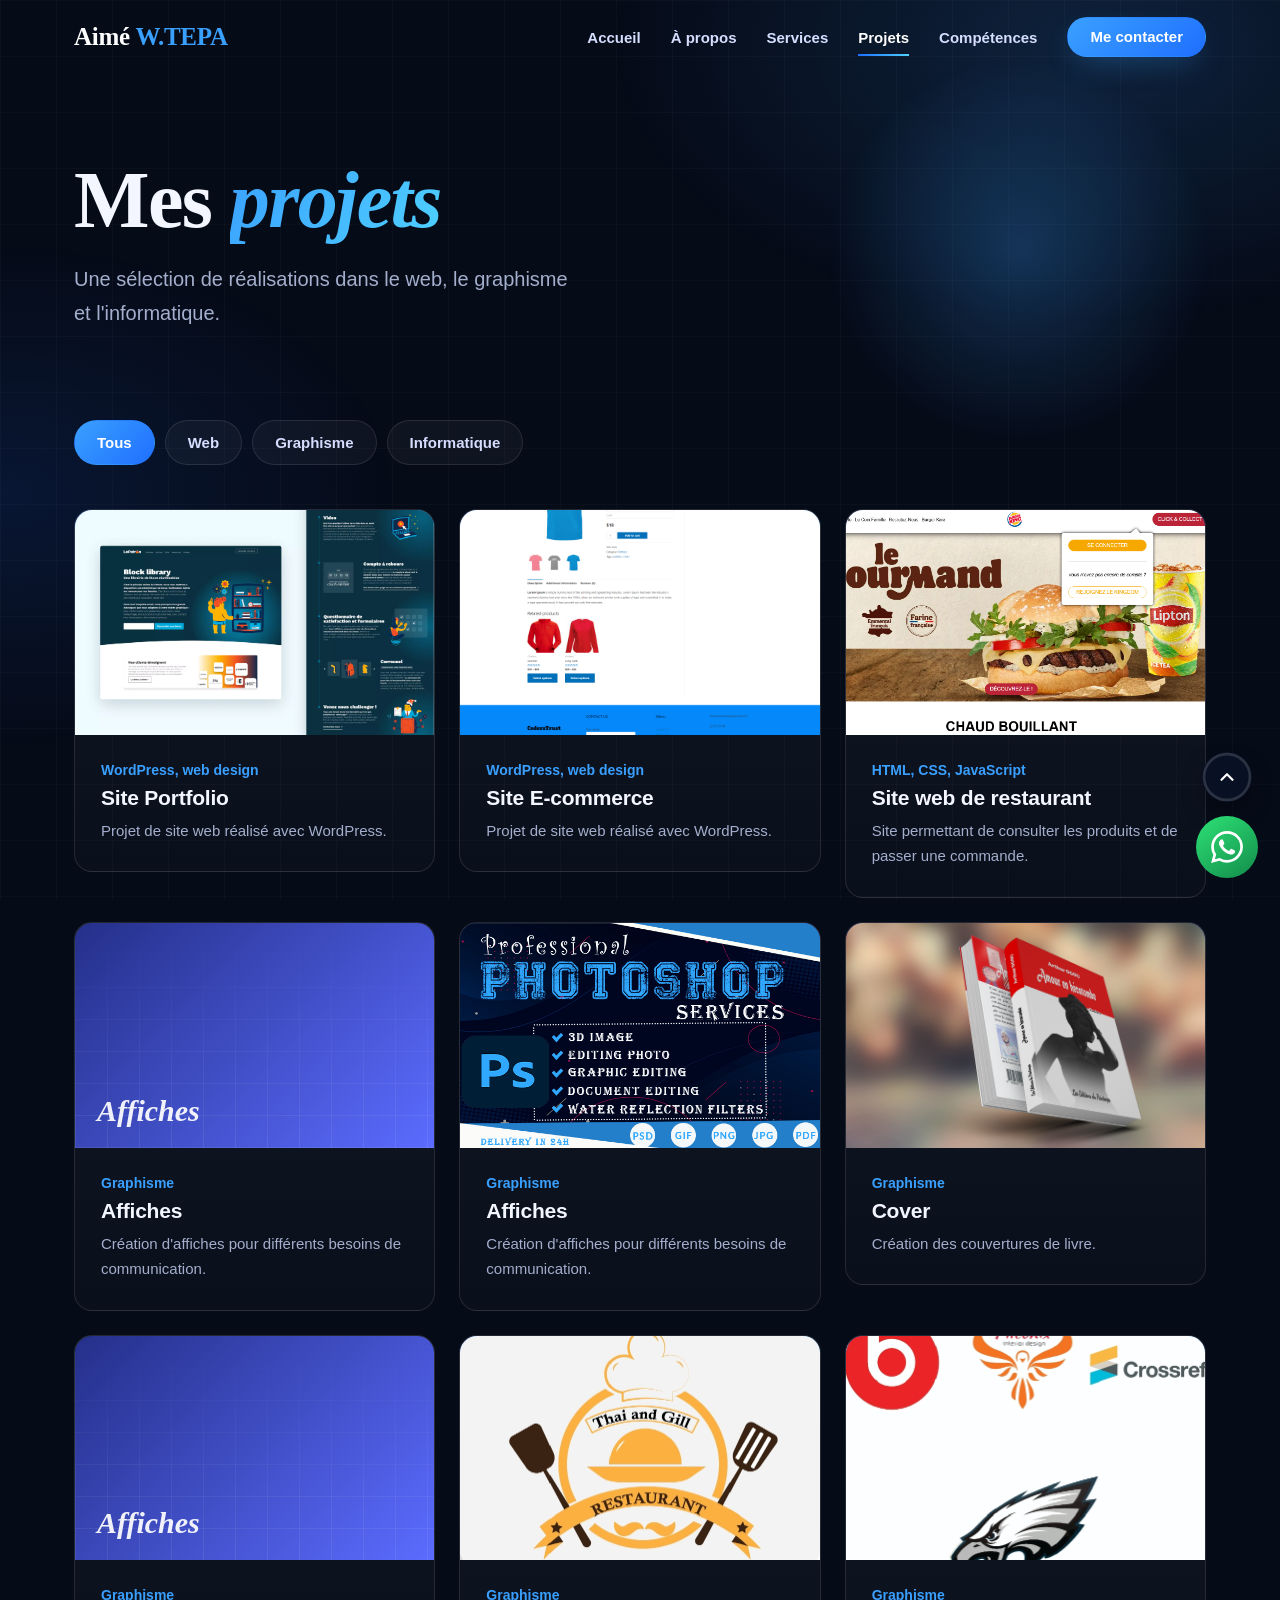
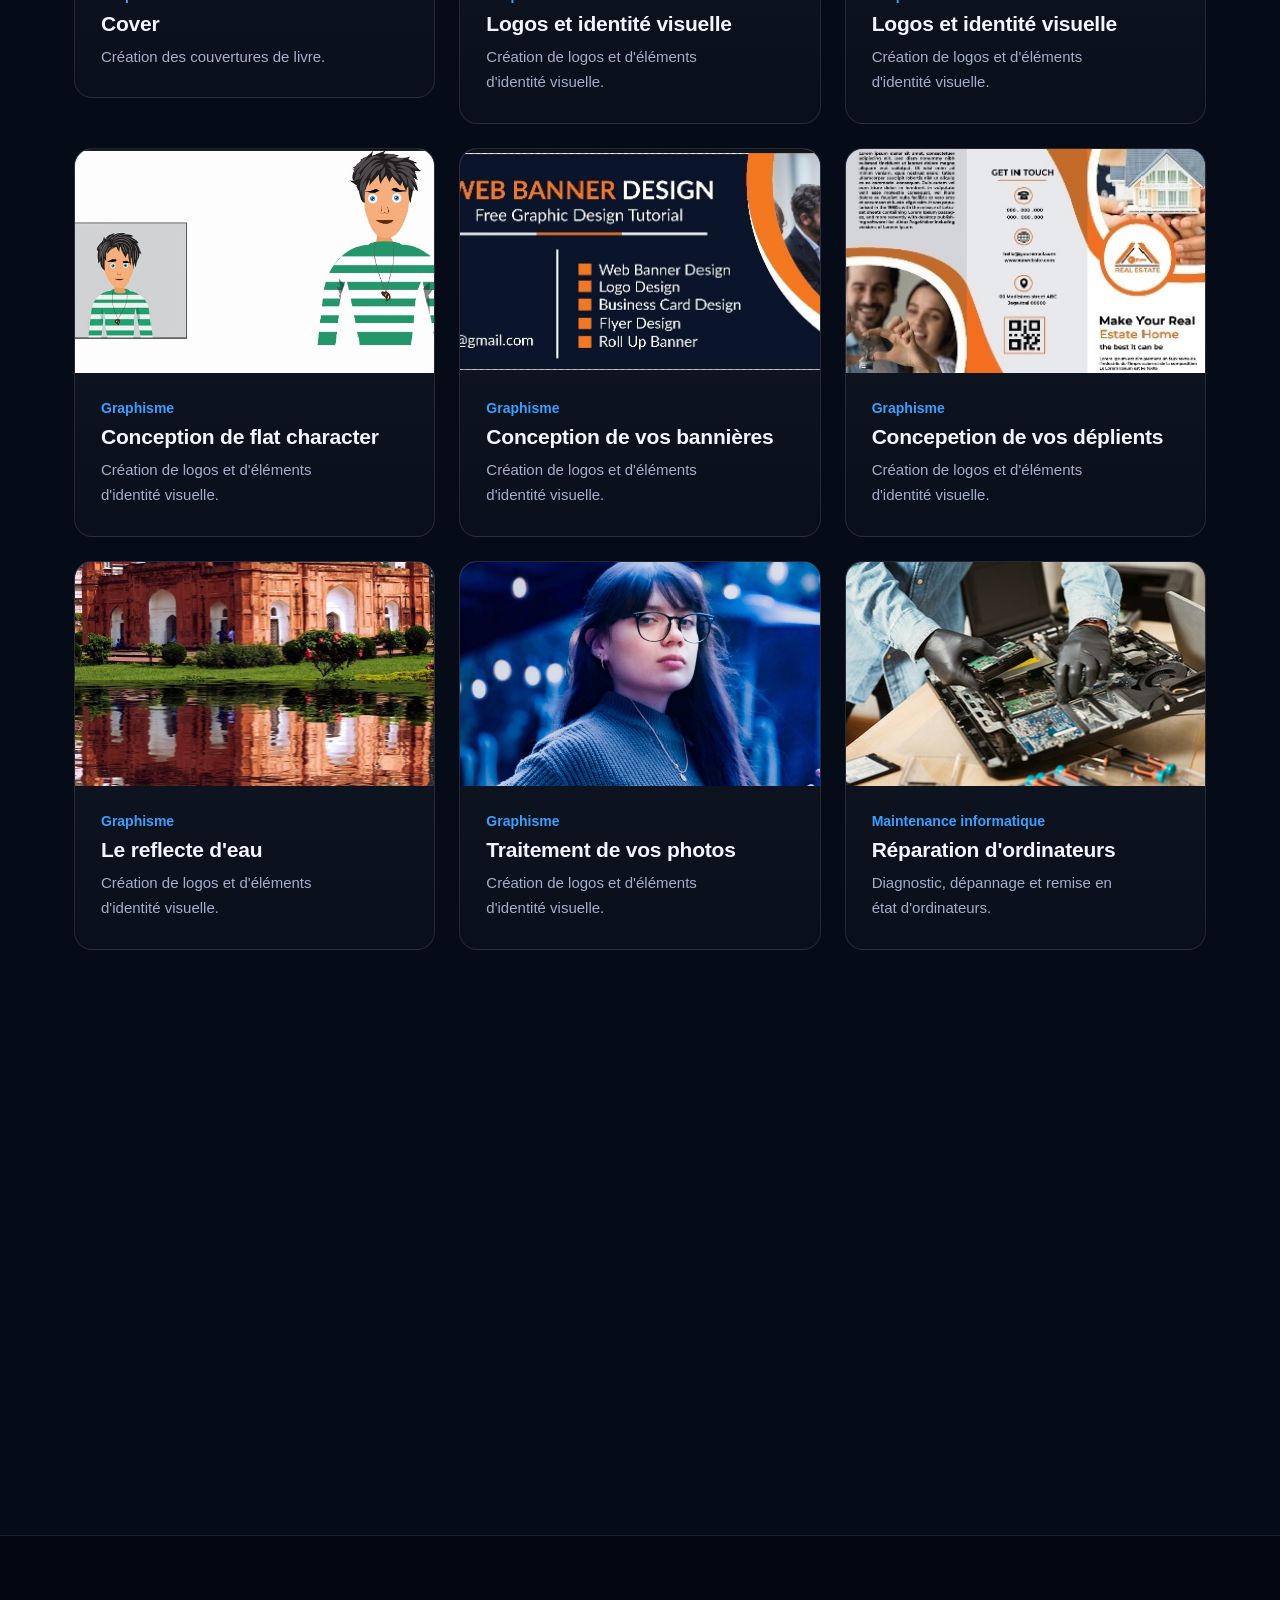
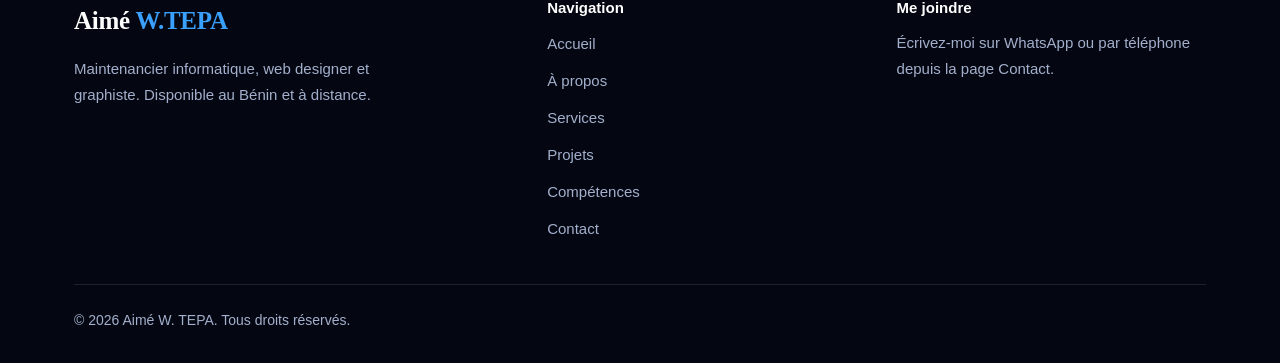
==== commit 2807a616: "mise ajout portfolio" ====
--- a/projects.html
+++ b/projects.html
@@ -149,6 +149,17 @@
                                 </div></article>
                         </li>
                         <li class="project" data-category="graphisme">
+                            <article class="card project-link" data-spot><div class="project-media tone-indigo">
+                                    <img src="images/Couvertures 2.png" alt="Exemples d'affiches créées" width="800" height="500" loading="lazy" onerror="this.remove()">
+                                    <span class="project-type">Affiches</span>
+                                </div>
+                                <div class="project-body">
+                                    <p class="project-category">Graphisme</p>
+                                    <h3>Cover</h3>
+                                    <p>Création des couvertures de livre.</p>
+                                </div></article>
+                        </li>
+                        <li class="project" data-category="graphisme">
                             <article class="card project-link" data-spot><div class="project-media tone-blue">
                                     <img src="images/Logo 1.jpg" alt="Exemples de logos créés" width="800" height="500" loading="lazy" onerror="this.remove()">
                                     <span class="project-type">Logos</span>
@@ -227,7 +238,7 @@
                         </li>
                         <li class="project" data-category="informatique">
                             <article class="card project-link" data-spot><div class="project-media tone-ink">
-                                    <img src="images/repation 1.jpg" alt="Réparation d'ordinateur" width="800" height="500" loading="lazy" onerror="this.remove()">
+                                    <img src="images/Reparation 1.jpg" alt="Réparation d'ordinateur" width="800" height="500" loading="lazy" onerror="this.remove()">
                                     <span class="project-type">Dépannage</span>
                                 </div>
                                 <div class="project-body">
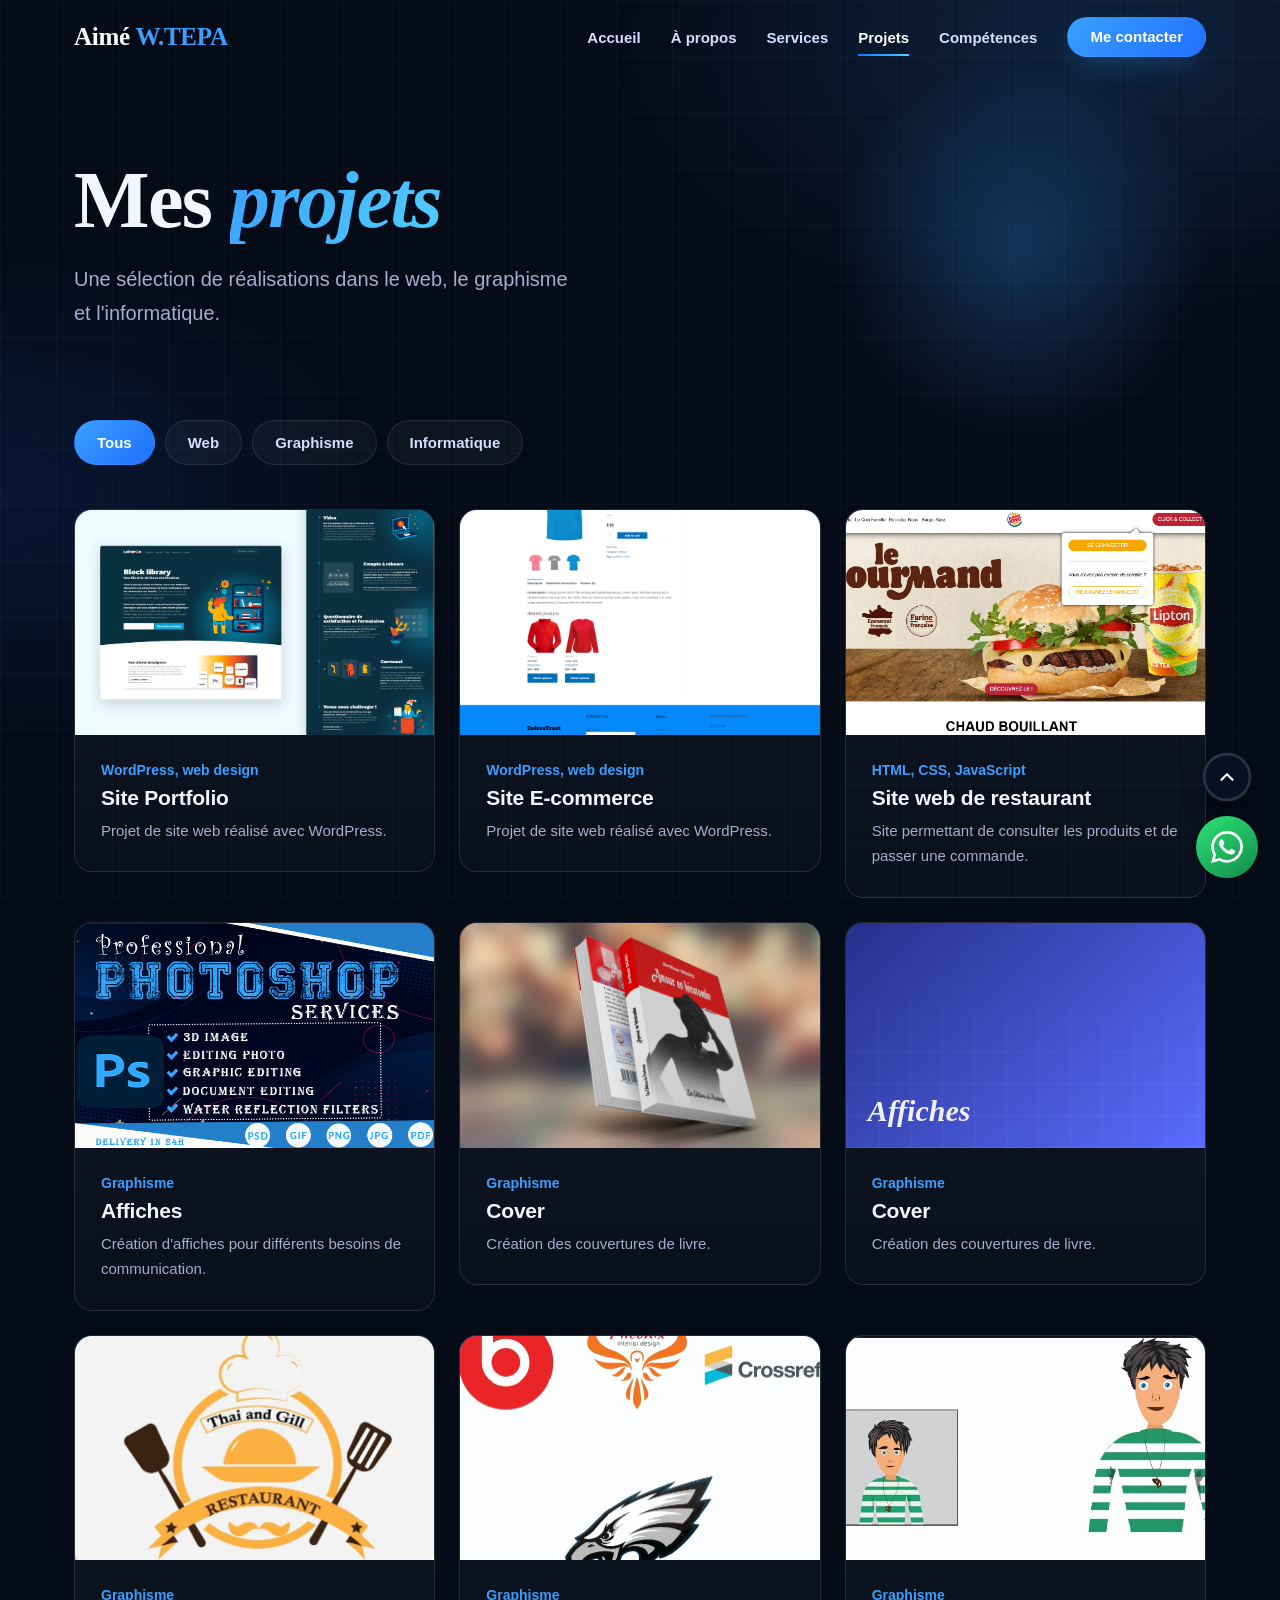
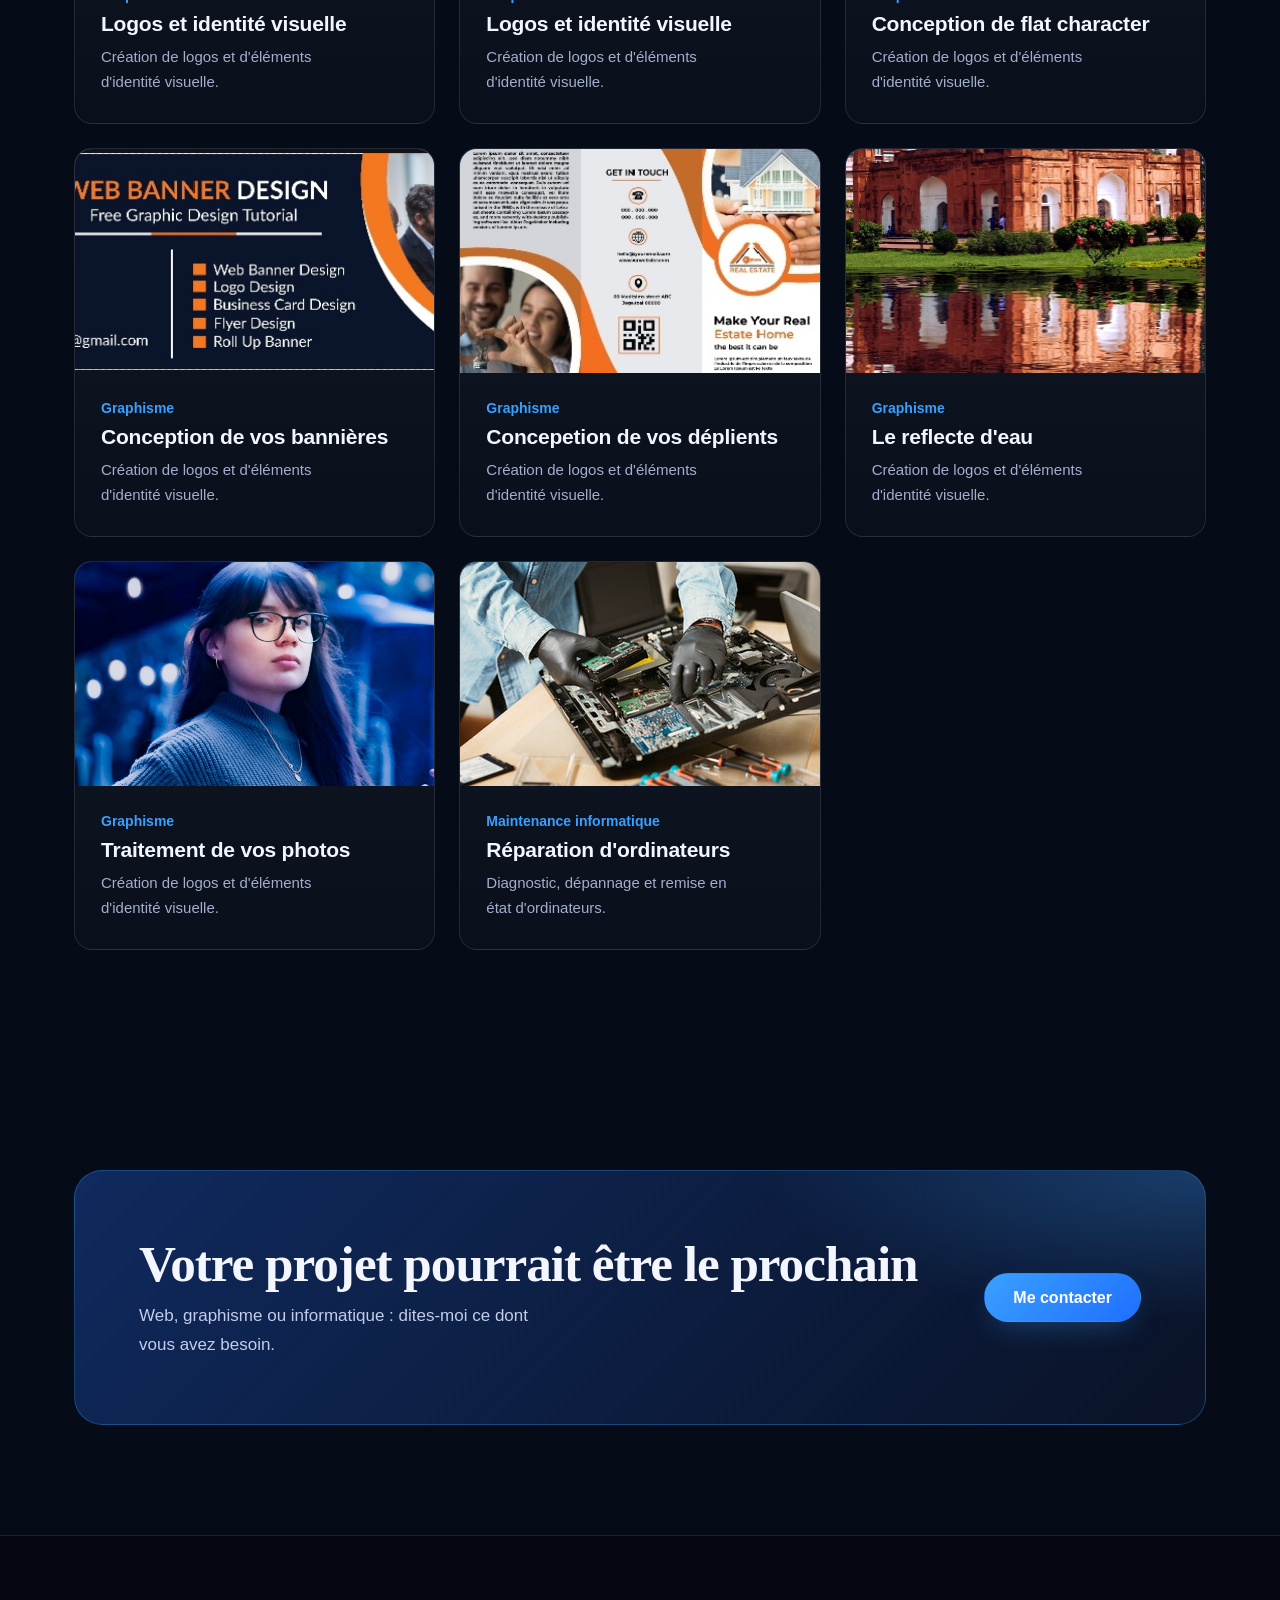
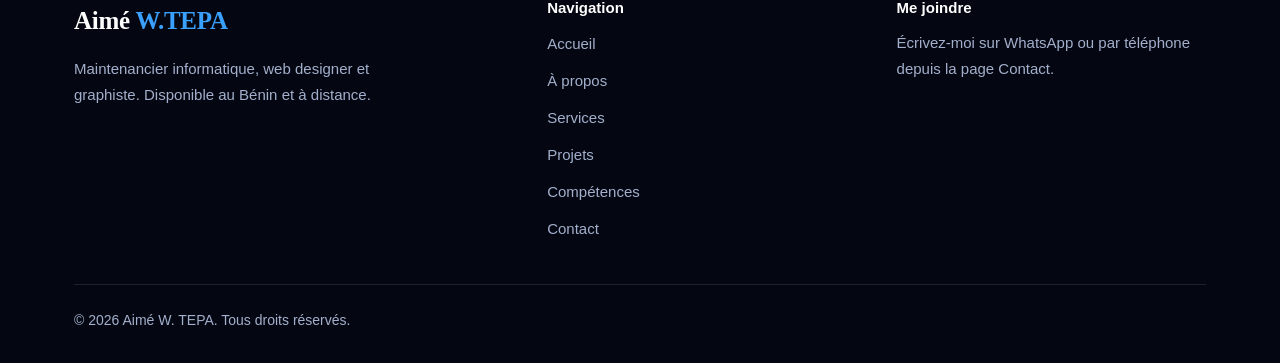
==== commit 0e2bf3a6: "Update projects.html" ====
--- a/projects.html
+++ b/projects.html
@@ -115,17 +115,6 @@
                                 </div></article>
                         </li>
                         
-                        <li class="project" data-category="graphisme">
-                            <article class="card project-link" data-spot><div class="project-media tone-indigo">
-                                    <img src="images/affiche 1.jpg" alt="Exemples d'affiches créées" width="800" height="500" loading="lazy" onerror="this.remove()">
-                                    <span class="project-type">Affiches</span>
-                                </div>
-                                <div class="project-body">
-                                    <p class="project-category">Graphisme</p>
-                                    <h3>Affiches</h3>
-                                    <p>Création d'affiches pour différents besoins de communication.</p>
-                                </div></article>
-                        </li>
                         <li class="project" data-category="graphisme">
                             <article class="card project-link" data-spot><div class="project-media tone-indigo">
                                     <img src="images/gig photoshop.png" alt="Exemples d'affiches créées" width="800" height="500" loading="lazy" onerror="this.remove()">
